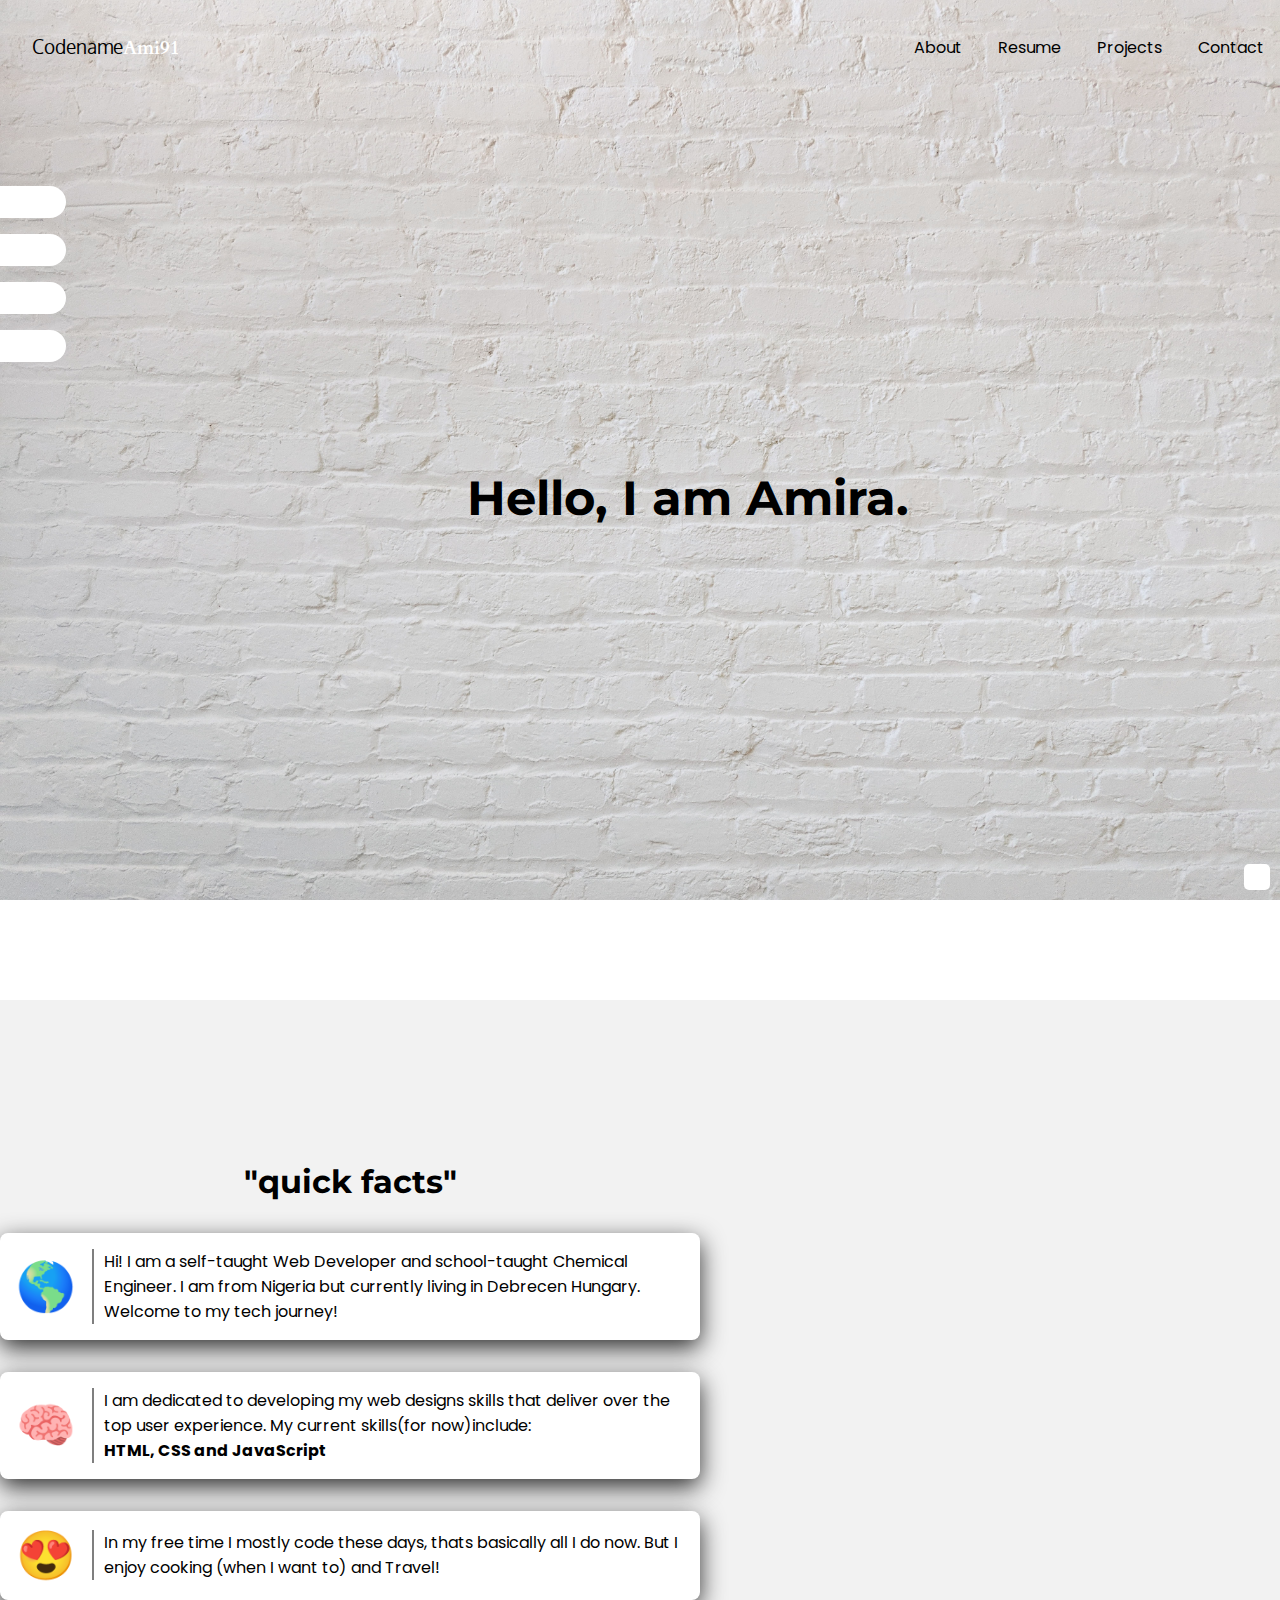
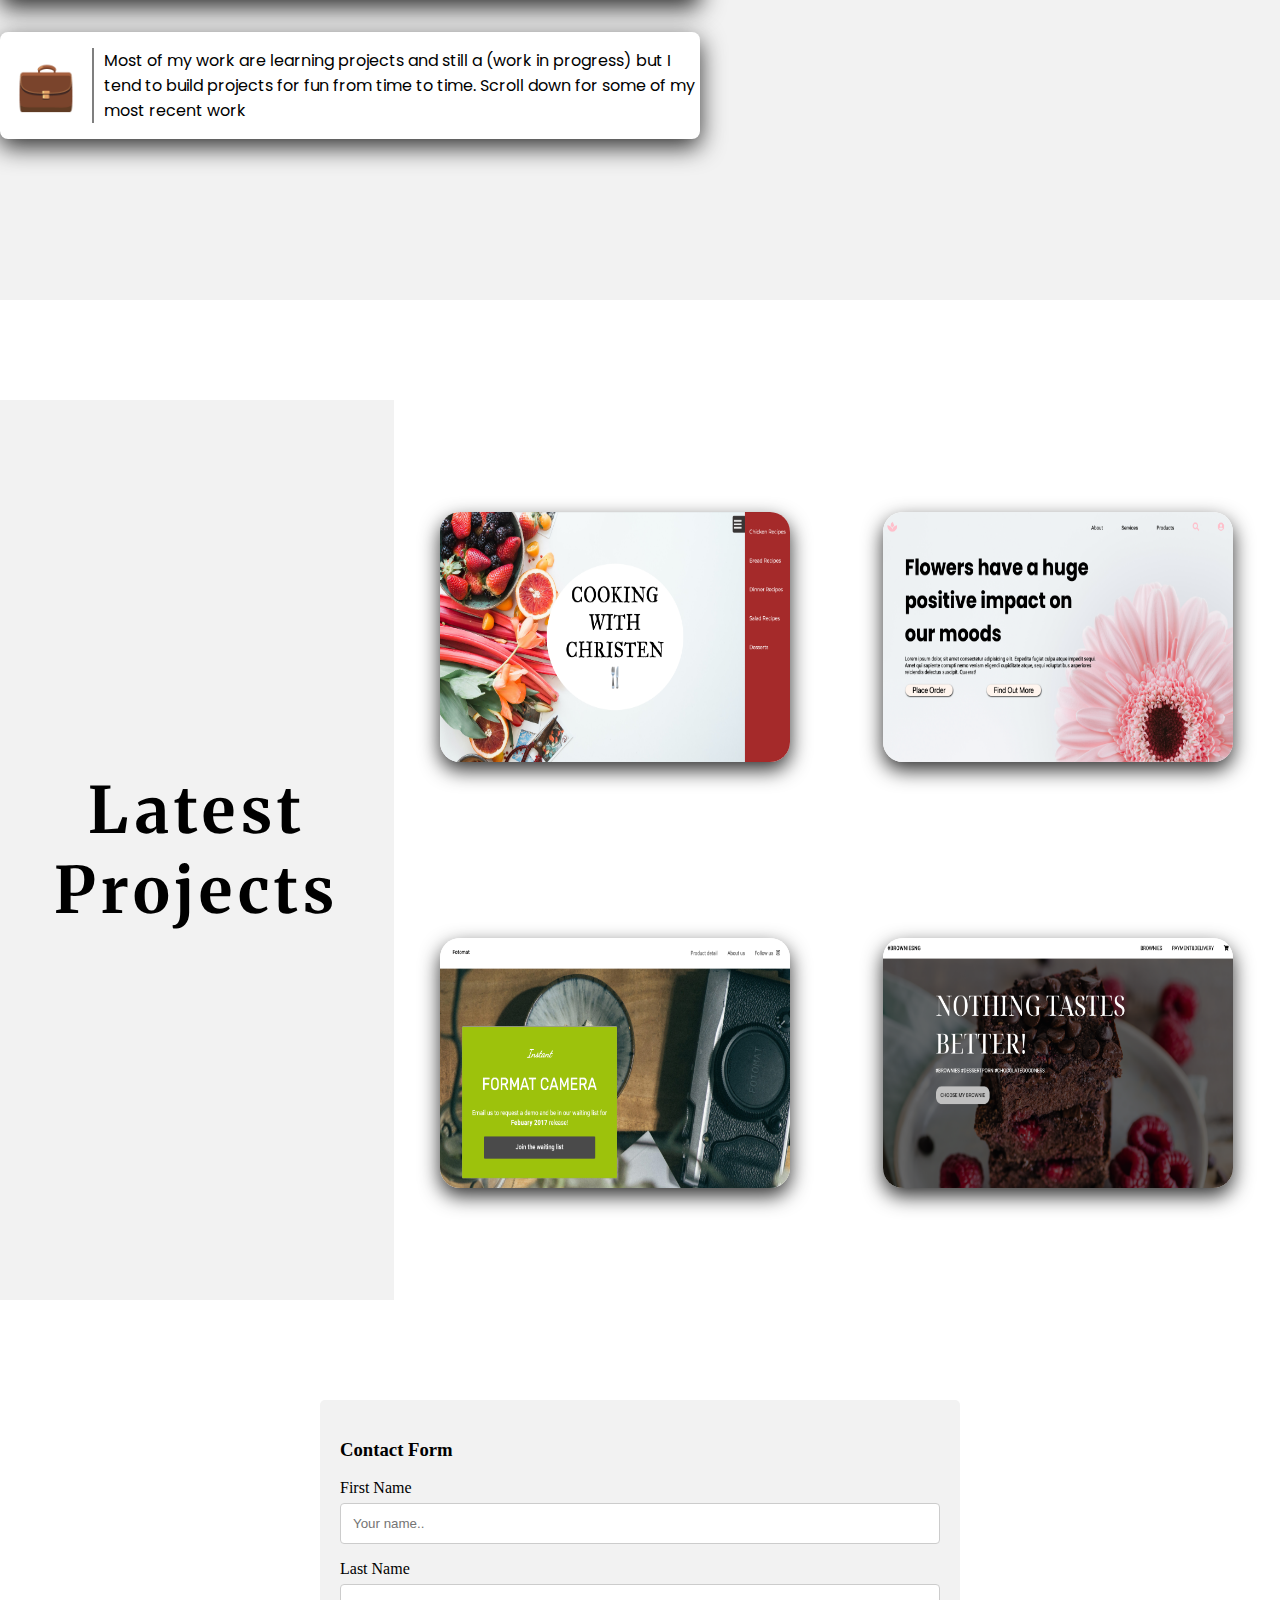
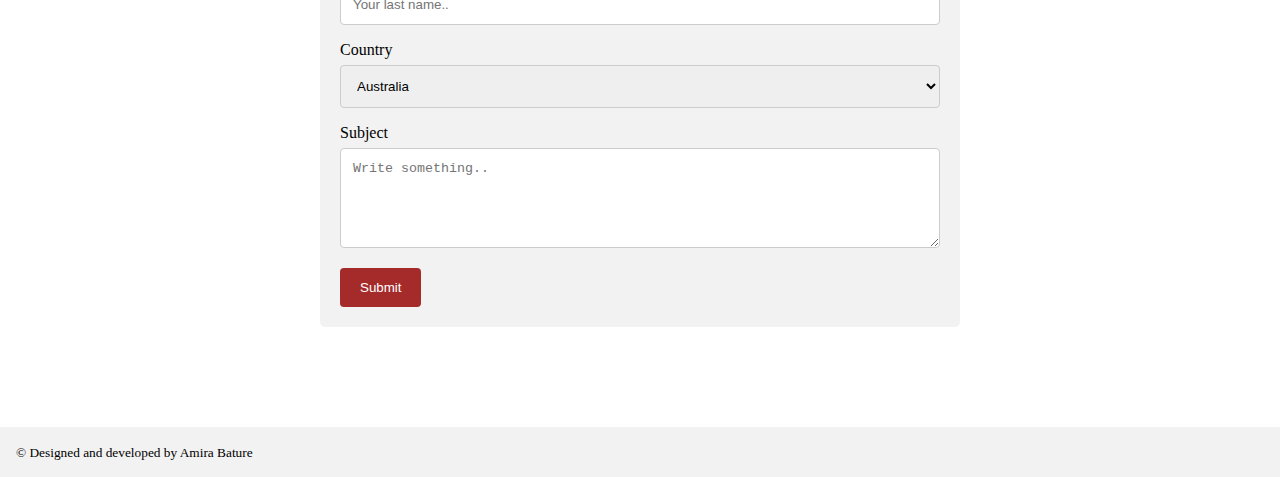
==== index.html @ 0185539a "first commit" ====
<!DOCTYPE html>
<html lang="en">
<head>
    <meta charset="UTF-8">
    <meta http-equiv="X-UA-Compatible" content="IE=edge">
    <meta name="viewport" content="width=device-width, initial-scale=1.0">
    <title>Portfolio</title>
    <link rel="stylesheet" href="./css/style.css">
    <link rel="preconnect" href="https://fonts.googleapis.com"> 
    <link rel="preconnect" href="https://fonts.gstatic.com" crossorigin> 
    <link href="https://fonts.googleapis.com/css2?family=Cardo:wght@400;700&family=Merriweather:wght@400;700&family=Montserrat:wght@300;400;700&family=Oxygen:wght@300;400;700&family=Poppins:wght@300&display=swap" rel="stylesheet">
    <link rel="stylesheet" href="https://use.fontawesome.com/releases/v5.15.4/css/all.css" integrity="sha384-DyZ88mC6Up2uqS4h/KRgHuoeGwBcD4Ng9SiP4dIRy0EXTlnuz47vAwmeGwVChigm" crossorigin="anonymous">
    <script src="script.js"></script>
    <link rel="stylesheet" href="https://cdnjs.cloudflare.com/ajax/libs/animate.css/4.1.1/animate.min.css"/>
</head>
<body>
    <div class="overlay">

        <header>
            <nav>
                <div class="left-nav">
    
                    <div class="icon"><a href="#"><i class="fab fa-github"></i></a></div>
                    <h3 class="name">Codename<span>Ami91</span></h3>
                    
                </div>
                <div class="socials">
                    <a href="#"><i class="fab fa-linkedin-in"></i></a>
                    <a href="#"><i class="fab fa-twitter"></i></a>
                    <a href="#"><i class="fab fa-instagram"></i></a>
                    <a href="mailto:amirahbature45@yahoo.com"><i class="far fa-envelope"></i></a>
                </div>
                <div class="right-nav">
                    <ul>
                        <li><a href="#about">About</a></li>
                        <li><a href="#">Resume</a></li>
                        <li><a href="#projects">Projects<a></li>
                        <li><a href="#contact">Contact</a></li>
                    </ul>
                </div> 
            </nav>
    
            <h1 class="animate__animated animate__fadeIn animate__slow">Hello, I am Amira.</h1>
           
        </header>

    </div>
    
    <button onclick="topFunction()" id="myBtn" title="Go to top"><i class="fas fa-arrow-up"></i></button>

    <!-- about -->

   
    <section class="content-wrap" id="about">

        <div class="text-wrap">
            <h3>"quick facts"</h3>
            <div class="text-box">
                <!-- <h2>"Meet Amira" </h2> -->
                <div class="icon">🌎</i></div>
                <p> Hi! I am a self-taught Web Developer and school-taught Chemical Engineer. I am from Nigeria but currently living in Debrecen Hungary.<br> Welcome to my tech journey!</p>
            </div>

            <div class="text-box">
                <!-- <h2>"Meet Amira" </h2> -->
                <div class="icon">🧠</i></div>
                <p> I am dedicated to developing my web designs skills that deliver over the top user experience. My current skills(for now)include: <br> <strong>HTML, CSS and JavaScript </strong></p>
            </div>
            <div class="text-box">
                <!-- <h2>"Meet Amira" </h>-->
                <div class="icon">😍</div>
                <p>In my free time I mostly code these days, thats basically all I do now. But I enjoy cooking (when I want to) and Travel!</p>
            </div>
            <div class="text-box">
                <!-- <h2>"Meet Amira" </h> -->
                <div class="icon">💼</div>
                <p>Most of my work are learning projects and still a (work in progress) but I tend to build projects for fun from time to time. Scroll down for some of my most recent work</p>
            </div>
            
        </div>
       
        
        <div class="image">
            <img src="./resourses/images/73.Amirah Ibrahim Bature.jpg" alt="">
        </div> 
    
    </section>
  


    <!-- Projects section -->

    <section class="projects" id="projects">
            <h2>Latest Projects</h2>
            <div class="wrapper">
                
            <div class="box">
                <div class="front"> 
                    <img src="./resourses/images/RecipeSite.jpg" alt="">
                </div>
                <div class="back">
                    <h3><a href="http://" target="_blank" rel="noopener noreferrer">RecipeSite</a></h3>
                    <p>I built this project to test my JavaScript knowedge by creating a responsive side navigation bar, I will continue to build more on this as I am just using this to carry out different skills and tricks!</p>
                    
                </div>
            </div>
    
            <div class="box">
                <div class="front">
                    <img src="./resourses/images/Flowershop.jpg" alt="">
                </div>
                <div class="back">
                    <h3><a href="http://" target="_blank" rel="noopener noreferrer">FlowerShop</a></h3>
                    <p>This project was inspired by one of my friends UX design which I used to test my flexbox and transition skills and just free-styled the remaining content on the page.</p>
                    
                </div>
            </div>
            
            <div class="box">
                <div class="front">
                    <img src="./resourses/images/camerastore.jpg" alt="">
                </div>
                <div class="back">
                    <h3><a href="http://" target="_blank" rel="noopener noreferrer">CameraStore</a></h3>
                    <p>Here is one of Codecademy's given projects which I was meant to fix a broken code but decided to create from scratch using the design specs. Still a long way to go!</p>
                    
                </div>
            </div>

            <div class="box">
                <div class="front">
                    <img src="./resourses/images/Screenshot 2021-11-01 at 23.46.34.png" alt="">
                </div>
                <div class="back">
                    <h3><a href="http://" target="_blank" rel="noopener noreferrer">BrownieShop</a></h3>
                    <p>This project was inspired by one of my friends UX design which I used to test my flexbox skills and setting an overlay</p>
                    
                </div>
            </div>
        </div>
    </section>
    
    <!-- Contact form -->

    <div class="container" id="contact">
        <h3>Contact Form</h3>
        <form action="action_page.php">
      
          <label for="fname">First Name</label>
          <input type="text" id="fname" name="firstname" placeholder="Your name..">
      
          <label for="lname">Last Name</label>
          <input type="text" id="lname" name="lastname" placeholder="Your last name..">
      
          <label for="country">Country</label>
          <select id="country" name="country">
            <option value="australia">Australia</option>
            <option value="canada">Canada</option>
            <option value="usa">USA</option>
          </select>
      
          <label for="subject">Subject</label>
          <textarea id="subject" name="subject" placeholder="Write something.." style="height:100px"></textarea>
      
          <input type="submit" value="Submit">
      
        </form>
    </div>
      
    <!-- Footer -->

    <footer>
        <p><small>© Designed and developed by Amira Bature</small></p>
    </footer>
    <script src="script.js"></script>
</body>
</html>
---- css/style.css ----
* {
    box-sizing: border-box;
    /* font-family: 'Cardo', serif;
    font-family: 'Merriweather', serif;
    font-family: 'Montserrat', sans-serif;
    font-family: 'Oxygen', sans-serif;
    font-family: 'Poppins', sans-serif;
    } */
}

body{
    margin: 0;
    background-color: white;
}

a{
    color: black;
    text-decoration: none;
}

/* To set Overlay */
/* .overlay {
    position: relative;
}

.overlay::before {
    content: " ";
    display: block;
    position: absolute;   
    height: 100vh;
    width: 100%;
    background:rgba(0, 0, 0, 0.25);
} */

header{
    height: 100vh;
    max-width: 1400px;
    background-image: url(../resourses/images/joe-woods-4Zaq5xY5M_c-unsplash.jpg);
    background-position: center center;
    background-size: cover;
    display: flex;
    flex-wrap: wrap;
    flex-direction: column;
    
    
}

h1 {
    margin:  auto  0; margin-left: 6rem;
    font-size: 3rem; text-align: center;
    color: black; font-family: 'Montserrat', sans-serif;
}
nav {
    display: flex; justify-content: space-between; align-items: center;
    position: relative;
}

/* left nav */
.left-nav{
    display: inline-flex; justify-content: space-between; align-items: center;
    padding: 1rem;
}

.icon {     
    font-size: 2.2rem;
}

.socials{
    position: absolute;
    top: 170px;
    left: 0px;
}

.socials a{
    padding: 1rem 2rem; padding-left: 100px; margin:  1rem 0; margin-bottom: 10px;
    font-size: 2rem; color: black; text-align: center;
    display: block; background-color: white;
    border-top-right-radius: 50px ; border-bottom-right-radius: 50px ;
    transform: translateX(-50%); transition: transform 800ms ease-in-out 50ms;
}

.socials a:hover{
    transform: translateX(0);
    transition: all 800ms ease-in-out 50ms;
}


/* Name Style */
.name{
 font-family: 'Oxygen', sans-serif;
 font-weight: 400;
 padding-left: 1rem;
}
.name span {
    font-family: 'Cardo', serif;
    font-weight: 700;
    color: white;
}


/* right nav */

.right-nav ul li {
    list-style-type: none;
    display: inline-block;
    padding: 1rem;
    font-family: 'Poppins', sans-serif;
   
}
.right-nav a:hover{
    text-decoration: underline;
    transition: all 100ms ease-in-out 40ms;
}

#myBtn { 
    position: fixed;
    z-index: 2;
    right: 10px;
    bottom: 10px;   
    border: none; 
    color: black; 
    background-color: white;
    padding: 0.8rem;
    border-radius: 5px;
    cursor: pointer;  
    font-size: 1rem;
}

#myBtn:hover {
    color: #555;
}


/* About section */

.content-wrap{
    height: 100vh;
    max-width: 1400px;
    margin-top: 100px;
    background-color:#f2f2f2;
    display: flex;
    justify-content:space-between;
    align-items: center;
}




.image{
    max-width: 50%; margin: 0;
    padding-left: 3rem;
}

.image img{
    min-width: 100%; height: 100vh;
    border-left: 5px solid white;
}
.text-wrap{
    margin: 0;
    display: flex; flex-flow: column wrap; justify-content: center; align-content: space-between;
}
.text-wrap h3{
    margin: 0 auto;
    font-size: 2em;
    color: black; text-align: center; font-family: 'Montserrat', sans-serif;
}
.text-box{
    margin: 0 auto; margin-top: 2rem; max-width: 700px;
    border-radius:  8px; background-color: white;
    height: max-content;
    display: flex; justify-content: space-between; align-items: center;
    -webkit-box-shadow: 0px 8px 24px 0px rgba(0,0,0,0.81); 
    box-shadow: 0px 8px 24px 0px rgba(0,0,0,0.81);
    transition: all 500ms ease-in-out 50ms;
}
.text-box:hover{
    transform: translateX(30px) translateY(-5px) scale(1.05) ;
    -webkit-box-shadow: 5px 5px 8px 5px #000000; 
    box-shadow: 5px 5px 8px 5px #000000;
    cursor: pointer;
}

.text-box .icon {
    
    font-size: 3em;
    padding: 1rem;
}

.text-box p {
    font-family: 'Poppins', sans-serif;
    border-left: 2px solid rgb(0, 0, 0, .5);
    padding-left: 10px;
    line-height: 25px;
}


/* Project */

.projects{
    display: flex; justify-content: center; align-items: center; max-width: 1400px; min-height: 100vh;
    margin-top: 100px; background-color: #f2f2f2;
}
.projects h2 {
    font-size: 4rem; text-align: center;
    padding: 1rem; margin: 0 1rem;
    font-family: 'Merriweather', serif; letter-spacing: 5px; 
    border-radius: 20px; vertical-align: 50px;
}
.wrapper{
    display: flex; flex-flow: row wrap; align-items: center; padding-bottom: 3rem; max-width:100%; min-height: 100vh;
    background-color: white; 
}
.box{
    width: 350px; height: 250px;  margin: 0 auto; margin-top: 3rem;
    
}

.box a{
    font-size: 2em; color: black; font-family: 'Montserrat', sans-serif;
}
.box a:hover{
    text-decoration: underline;
    
}
.box .front,
.box .back{
    position: absolute;
    background-color: white;
    width: 350px; height: 250px;
    -webkit-backface-visibility: hidden;
    backface-visibility: hidden; 
    cursor: pointer;
    border-radius: 20px;
    transition: all .5s ease-in-out 0.2s;
}
.box .back{
    display: flex; justify-content: center; align-items: center;flex-direction: column;
    transform: perspective(800px) rotateX(-180deg);  
}

.box .back p{
    margin: 1rem ; margin: 0 auto; padding: 1em;
    font-family: 'Poppins', sans-serif; text-align: center;
}

.box .front img{
    width: 100%; height: 100%; border-radius: 20px; position: absolute;
    -webkit-box-shadow: 0px 8px 24px 0px rgba(0,0,0,0.81); 
    box-shadow: 0px 8px 20px 0px rgba(0,0,0,0.81);
}

.box:hover .front {
    transform: perspective(800px) rotateX(180deg);
}

.box:hover .back {
    border-radius:20px ; transform: perspective(800px) rotateX(0);
    -webkit-box-shadow: 0px 8px 24px 0px rgba(0,0,0,0.81); 
    box-shadow: 8px -8px 24px 0px rgba(0,0,0,0.81);
    
}

/* Contact form */


input[type=text], select, textarea {
    width: 100%; 
    padding: 12px;  
    border: 1px solid #ccc; 
    border-radius: 4px; 
    margin-top: 6px;
    margin-bottom: 16px;
    resize: vertical 
}
  
 
input[type=submit] {
    background-color: brown;
    color: white;
    padding: 12px 20px;
    border: none;
    border-radius: 4px;
    cursor: pointer;
}
  

input[type=submit]:hover {
    background-color: #45a049;
}
  
  
.container {
    border-radius: 5px;
    background-color: #f2f2f2;
    padding: 20px;
    width: 50%;
    margin: 0 auto;
    margin-top: 100px;
    margin-bottom: 100px;
}
footer{
    height: 50px;
    padding-left: 1rem;
    display: flex;
    justify-content: space-between;
    background-color: brown;
    background-color: #f2f2f2;
}
@media screen and (max-width: 780px) {
    
    nav{
        display: block;
        text-align: center;
    }
    
    .right-nav ul{
        margin: 0;
       border-top: 2px solid grey;
       border-bottom: 2px solid grey;
       display: inline-flex;
       width: 100%;
       justify-content: space-evenly;
    }
    .right-nav ul li{
        padding: 1rem;
        margin: 0;
    }
    h1{
        margin-left: 49px;
    }
    .socials a{
        transform: translateX(0%);
        padding: 1rem;
        background-color: transparent;
    }
    .socials a:hover{
        transform: hidden;
        color: #D99923;
        transform: scale(1.2);
    }

    .image{
        display: none;
    }
    .text{
        width: 100%;
        background-color: transparent;
        margin: auto 0;
        text-align: center;
    }



    .text-box:hover{
        transform: none;
    }

   .socials{
       display: none;
   }

   .projects{
       display: block;
   }

   .container{
    width: 100%;
   }
}
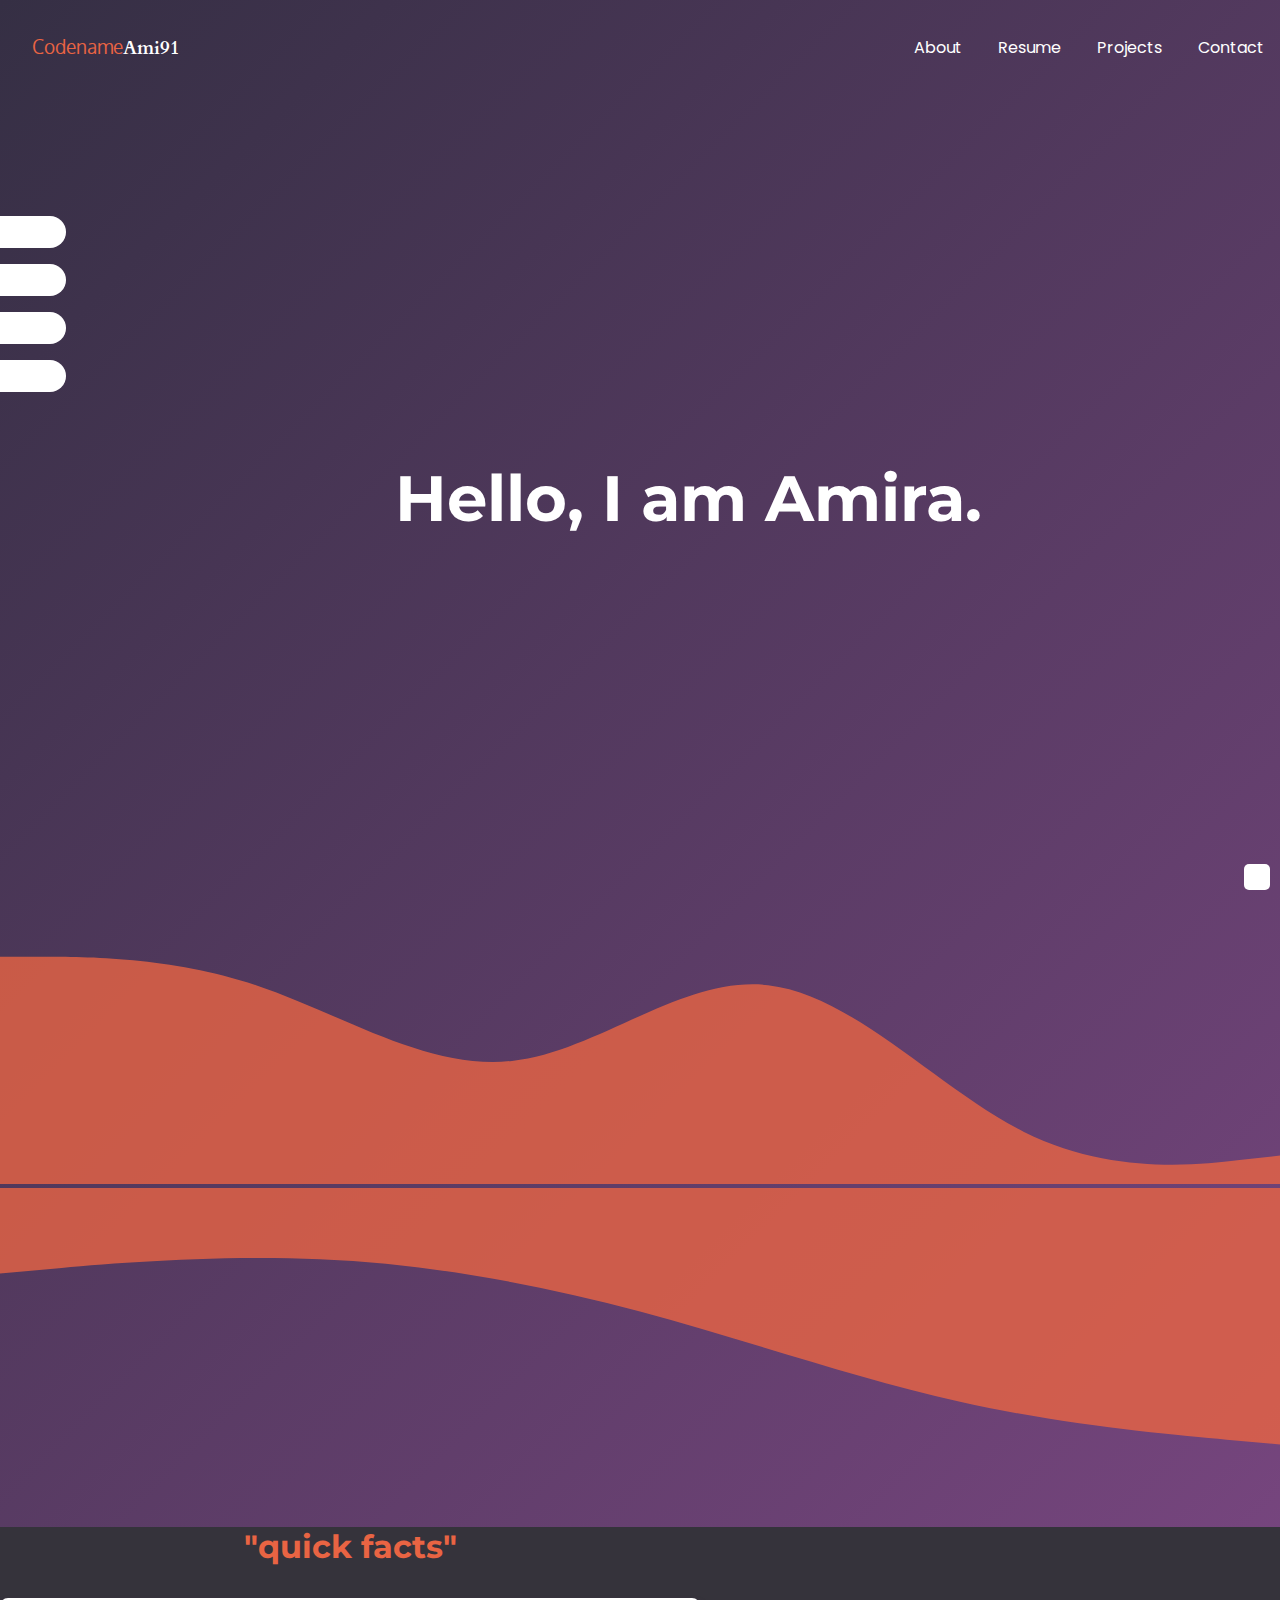
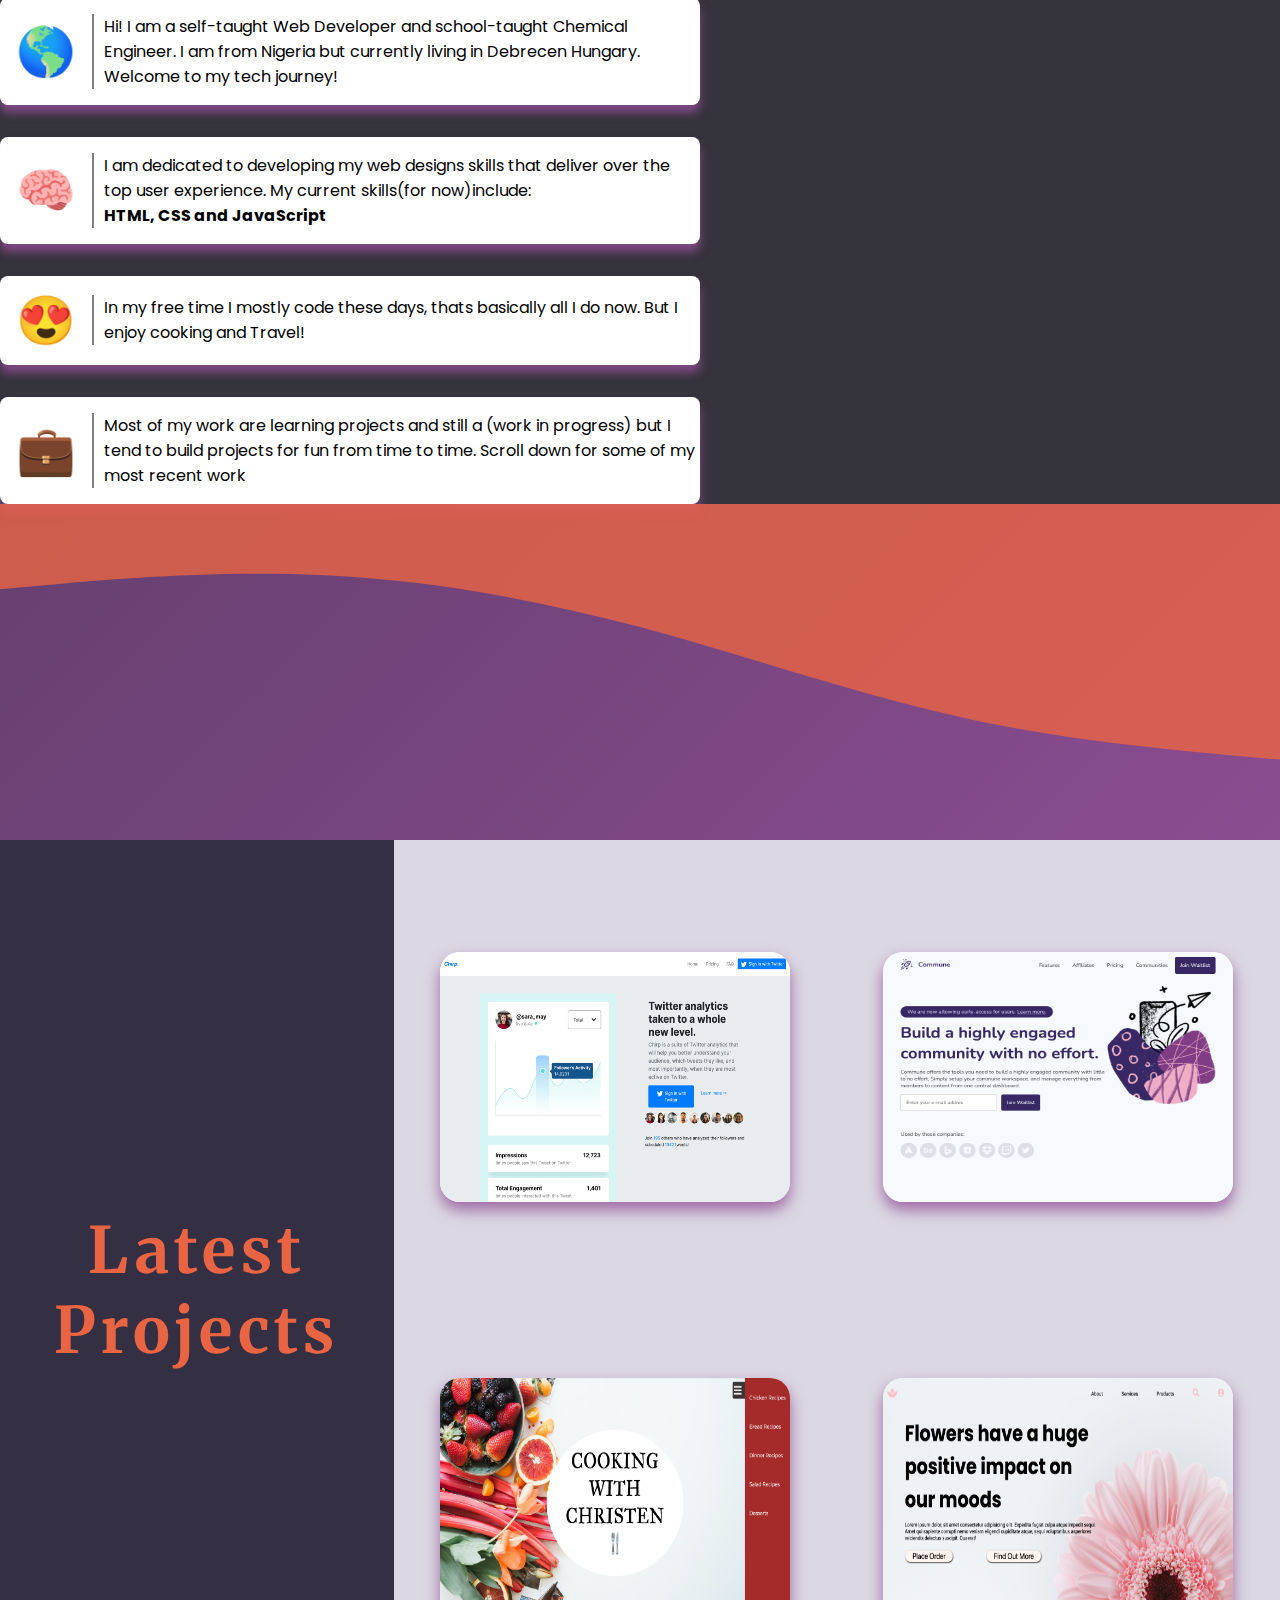
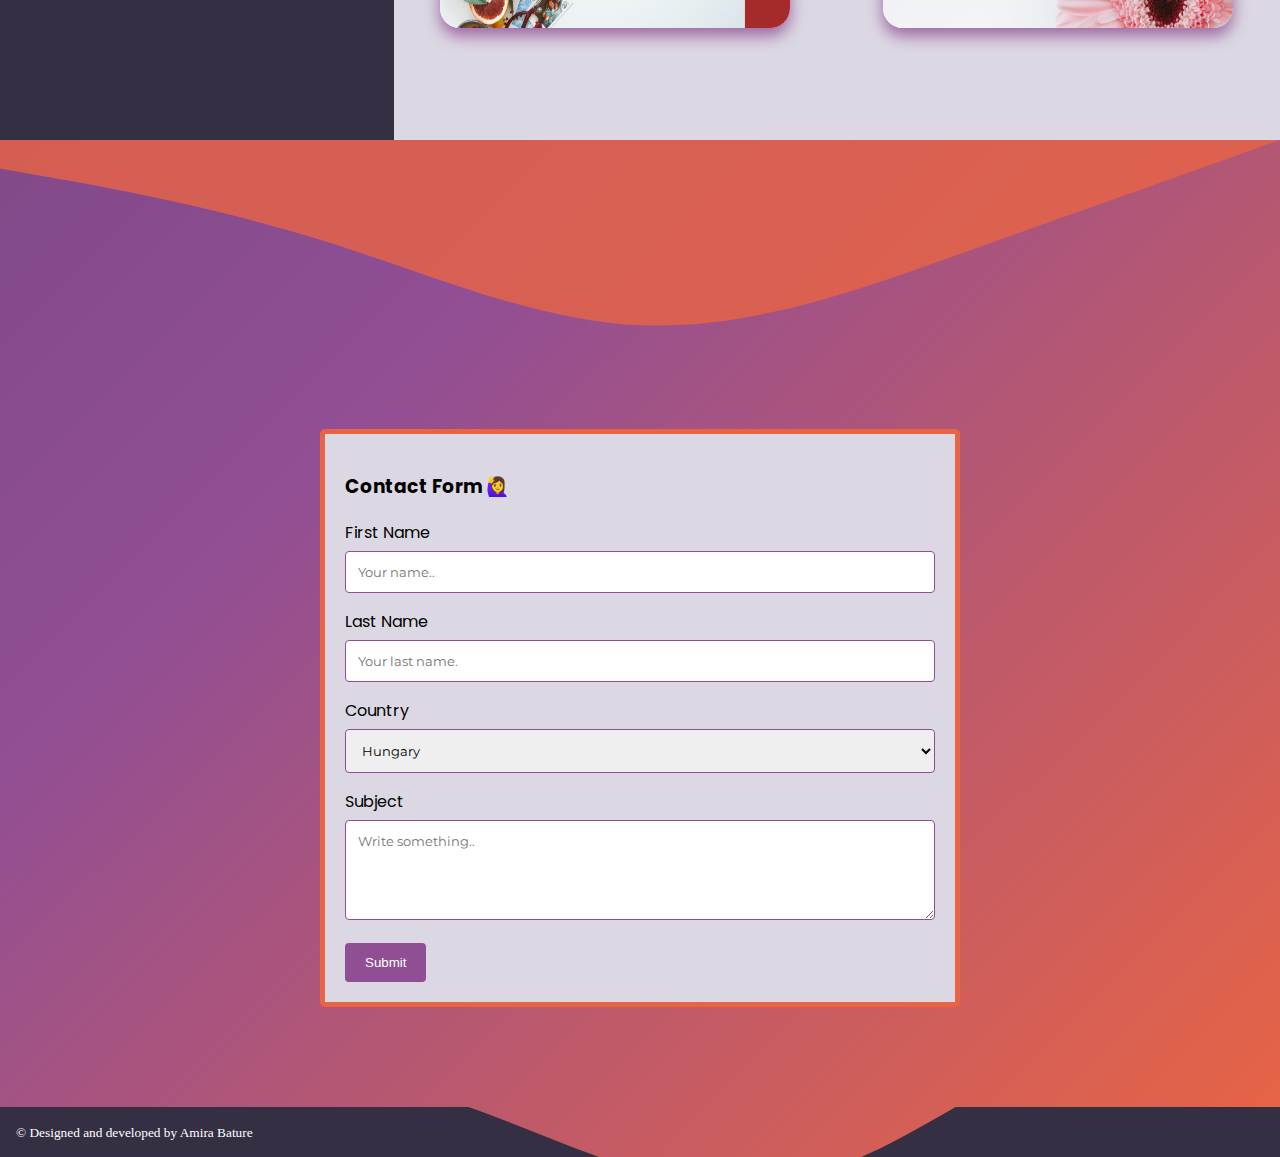
==== commit 3de9610b: "Updated portfolio" ====
--- a/index.html
+++ b/index.html
@@ -19,16 +19,15 @@
         <header>
             <nav>
                 <div class="left-nav">
-    
                     <div class="icon"><a href="#"><i class="fab fa-github"></i></a></div>
                     <h3 class="name">Codename<span>Ami91</span></h3>
                     
                 </div>
                 <div class="socials">
-                    <a href="#"><i class="fab fa-linkedin-in"></i></a>
+                    <a href="https://www.linkedin.com/in/amirah-bature/" target="_blank"><i class="fab fa-linkedin-in"></i></a>
                     <a href="#"><i class="fab fa-twitter"></i></a>
-                    <a href="#"><i class="fab fa-instagram"></i></a>
-                    <a href="mailto:amirahbature45@yahoo.com"><i class="far fa-envelope"></i></a>
+                    <a href="https://www.instagram.com/batureamira/" target="_blank"><i class="fab fa-instagram"></i></a>
+                    <a href="mailto:amirahbature45@yahoo.com" ><i class="far fa-envelope"></i></a>
                 </div>
                 <div class="right-nav">
                     <ul>
@@ -45,12 +44,17 @@
         </header>
 
     </div>
+
     
     <button onclick="topFunction()" id="myBtn" title="Go to top"><i class="fas fa-arrow-up"></i></button>
 
     <!-- about -->
-
-   
+    
+    <div class="wave">
+        <img src="./resourses/images/wave.svg" alt="">
+        <img src="./resourses/images/wave-project.svg" alt="">
+    </div>
+    
     <section class="content-wrap" id="about">
 
         <div class="text-wrap">
@@ -69,7 +73,7 @@
             <div class="text-box">
                 <!-- <h2>"Meet Amira" </h>-->
                 <div class="icon">😍</div>
-                <p>In my free time I mostly code these days, thats basically all I do now. But I enjoy cooking (when I want to) and Travel!</p>
+                <p>In my free time I mostly code these days, thats basically all I do now. But I enjoy cooking and Travel!</p>
             </div>
             <div class="text-box">
                 <!-- <h2>"Meet Amira" </h> -->
@@ -86,77 +90,88 @@
     
     </section>
   
-
-
+   
+   <div class="wave">
+    <img src="./resourses/images/wave-project.svg" alt="">
+</div>
     <!-- Projects section -->
 
     <section class="projects" id="projects">
             <h2>Latest Projects</h2>
             <div class="wrapper">
+
+                <div class="box">
+                    <div class="front">
+                        <img src="./resourses/images/chirp.png" alt="">
+                    </div>
+                    <div class="back">
+                        <h3><a href="https://codenameami91.github.io/Chirp/" target="_blank" rel="noopener noreferrer">Chirp</a></h3>
+                        <p>This is a one page responsive web-page twitter analytic mock up using Bootstrap to practice layouts, flex/grid and scrollable components.</p>
                 
-            <div class="box">
-                <div class="front"> 
-                    <img src="./resourses/images/RecipeSite.jpg" alt="">
+                    </div>
                 </div>
-                <div class="back">
-                    <h3><a href="http://" target="_blank" rel="noopener noreferrer">RecipeSite</a></h3>
-                    <p>I built this project to test my JavaScript knowedge by creating a responsive side navigation bar, I will continue to build more on this as I am just using this to carry out different skills and tricks!</p>
-                    
+    
+                <div class="box">
+                    <div class="front">
+                        <img src="./resourses/images/commune-waitlist.png" alt="">
+                    </div>
+                    <div class="back">
+                        <h3><a href="https://codenameami91.github.io/Commune-Waitlist/" target="_blank" rel="noopener noreferrer">Waitlist</a></h3>
+                        <p>This is simple responsive landing page project to join a community waiting list. Inspired by Codewell to test my flebox and css skills.</p>
+                        
+                    </div>
                 </div>
-            </div>
-    
-            <div class="box">
-                <div class="front">
-                    <img src="./resourses/images/Flowershop.jpg" alt="">
+                
+                <div class="box">
+                    <div class="front"> 
+                        <img src="./resourses/images/RecipeSite.jpg" alt="">
+                    </div>
+                    <div class="back">
+                        <h3><a href="http://" target="_blank" rel="noopener noreferrer">RecipeSite</a></h3>
+                        <p>I built this project to test my JavaScript knowedge by creating a responsive side navigation bar, I will continue to build more on this as I am just using this to carry out different skills and tricks!</p>
+                        
+                    </div>
                 </div>
-                <div class="back">
-                    <h3><a href="http://" target="_blank" rel="noopener noreferrer">FlowerShop</a></h3>
-                    <p>This project was inspired by one of my friends UX design which I used to test my flexbox and transition skills and just free-styled the remaining content on the page.</p>
-                    
+        
+                <div class="box">
+                    <div class="front">
+                        <img src="./resourses/images/Flowershop.jpg" alt="">
+                    </div>
+                    <div class="back">
+                        <h3><a href="http://" target="_blank" rel="noopener noreferrer">FlowerShop</a></h3>
+                        <p>This project was inspired by one of my friends UX design which I used to test my flexbox and transition skills and just free-styled the remaining content on the page.</p>
+                        
+                    </div>
                 </div>
-            </div>
             
-            <div class="box">
-                <div class="front">
-                    <img src="./resourses/images/camerastore.jpg" alt="">
-                </div>
-                <div class="back">
-                    <h3><a href="http://" target="_blank" rel="noopener noreferrer">CameraStore</a></h3>
-                    <p>Here is one of Codecademy's given projects which I was meant to fix a broken code but decided to create from scratch using the design specs. Still a long way to go!</p>
-                    
-                </div>
-            </div>
-
-            <div class="box">
-                <div class="front">
-                    <img src="./resourses/images/Screenshot 2021-11-01 at 23.46.34.png" alt="">
-                </div>
-                <div class="back">
-                    <h3><a href="http://" target="_blank" rel="noopener noreferrer">BrownieShop</a></h3>
-                    <p>This project was inspired by one of my friends UX design which I used to test my flexbox skills and setting an overlay</p>
-                    
-                </div>
-            </div>
+           
         </div>
     </section>
+
+    <div class="wave">
+        <img src="./resourses/images/wave-container.svg" alt="">
+    </div>
     
     <!-- Contact form -->
 
     <div class="container" id="contact">
-        <h3>Contact Form</h3>
+
+        <h3>Contact Form 🙋‍♀️</h3>
         <form action="action_page.php">
       
           <label for="fname">First Name</label>
           <input type="text" id="fname" name="firstname" placeholder="Your name..">
       
           <label for="lname">Last Name</label>
-          <input type="text" id="lname" name="lastname" placeholder="Your last name..">
+          <input type="text" id="lname" name="lastname" placeholder="Your last name.">
       
           <label for="country">Country</label>
           <select id="country" name="country">
-            <option value="australia">Australia</option>
-            <option value="canada">Canada</option>
+            <option value="australia">Hungary</option>
+            <option value="canada">Nigeria</option>
             <option value="usa">USA</option>
+            <option value="usa">Canada</option>
+            <option value="usa">Australia</option>
           </select>
       
           <label for="subject">Subject</label>
--- a/css/style.css
+++ b/css/style.css
@@ -1,43 +1,38 @@
+
+
+@keyframes bg-pan-bottom{0%{background-position:50% 0}100%{background-position:50% 100%}}
+
 * {
     box-sizing: border-box;
-    /* font-family: 'Cardo', serif;
-    font-family: 'Merriweather', serif;
-    font-family: 'Montserrat', sans-serif;
-    font-family: 'Oxygen', sans-serif;
-    font-family: 'Poppins', sans-serif;
-    } */
+}
+
+html {
+    scroll-behavior: smooth;
 }
 
 body{
     margin: 0;
-    background-color: white;
+    /* background-color: #2a2a38; */
+    background: #352F44;
+    background: -moz-linear-gradient(-45deg, #352F44 0%, #904E95 70%, #E96443 100%);
+    background: -webkit-linear-gradient(-45deg, #352F44 0%, #904E95 70%, #E96443 100%);
+    background: linear-gradient(135deg, #352F44 0%, #904E95 70%, #E96443 100%);
+    animation:bg-pan-bottom 8s both;
 }
 
 a{
-    color: black;
+    color: white;
     text-decoration: none;
 }
 
-/* To set Overlay */
-/* .overlay {
-    position: relative;
-}
-
-.overlay::before {
-    content: " ";
-    display: block;
-    position: absolute;   
-    height: 100vh;
-    width: 100%;
-    background:rgba(0, 0, 0, 0.25);
-} */
 
 header{
     height: 100vh;
-    max-width: 1400px;
-    background-image: url(../resourses/images/joe-woods-4Zaq5xY5M_c-unsplash.jpg);
-    background-position: center center;
-    background-size: cover;
+    width: 100vw;
+    /* background-image: url(../resourses/images/blob_6-7-99750.svg);
+    background-size: contain;
+    background-position: center;
+    background-repeat:no-repeat ; */
     display: flex;
     flex-wrap: wrap;
     flex-direction: column;
@@ -46,9 +41,9 @@
 }
 
 h1 {
-    margin:  auto  0; margin-left: 6rem;
-    font-size: 3rem; text-align: center;
-    color: black; font-family: 'Montserrat', sans-serif;
+    margin: auto 0 ; margin-left: 6rem;
+    font-size: 4rem; text-align: center;
+    color: white; font-family: 'Montserrat', sans-serif;
 }
 nav {
     display: flex; justify-content: space-between; align-items: center;
@@ -67,13 +62,13 @@
 
 .socials{
     position: absolute;
-    top: 170px;
+    top: 200px;
     left: 0px;
 }
 
 .socials a{
     padding: 1rem 2rem; padding-left: 100px; margin:  1rem 0; margin-bottom: 10px;
-    font-size: 2rem; color: black; text-align: center;
+    font-size: 2rem; color:#352f44; text-align: center;
     display: block; background-color: white;
     border-top-right-radius: 50px ; border-bottom-right-radius: 50px ;
     transform: translateX(-50%); transition: transform 800ms ease-in-out 50ms;
@@ -90,6 +85,7 @@
  font-family: 'Oxygen', sans-serif;
  font-weight: 400;
  padding-left: 1rem;
+ color: #e96443;
 }
 .name span {
     font-family: 'Cardo', serif;
@@ -134,49 +130,49 @@
 /* About section */
 
 .content-wrap{
-    height: 100vh;
-    max-width: 1400px;
-    margin-top: 100px;
-    background-color:#f2f2f2;
+    height: auto;
+    max-width: 100%;
+    margin-top: 50px;
+    background-color:#35333b;
     display: flex;
     justify-content:space-between;
     align-items: center;
 }
 
 
-
-
 .image{
-    max-width: 50%; margin: 0;
+    max-width: 50%; max-height: 100%; margin: 0;
     padding-left: 3rem;
 }
 
 .image img{
-    min-width: 100%; height: 100vh;
+    max-width: 100%; height: auto;
     border-left: 5px solid white;
 }
 .text-wrap{
+    min-width: 50%;
     margin: 0;
     display: flex; flex-flow: column wrap; justify-content: center; align-content: space-between;
+
 }
 .text-wrap h3{
     margin: 0 auto;
     font-size: 2em;
-    color: black; text-align: center; font-family: 'Montserrat', sans-serif;
+    color: #e96443; text-align: center; font-family: 'Montserrat', sans-serif;
 }
 .text-box{
     margin: 0 auto; margin-top: 2rem; max-width: 700px;
     border-radius:  8px; background-color: white;
     height: max-content;
     display: flex; justify-content: space-between; align-items: center;
-    -webkit-box-shadow: 0px 8px 24px 0px rgba(0,0,0,0.81); 
-    box-shadow: 0px 8px 24px 0px rgba(0,0,0,0.81);
+    -webkit-box-shadow: 0px 8px 10px 0px rgba(144, 78, 149, 0.81); 
+    box-shadow: 0px 8px 10px 0px rgba(144, 78, 149, 0.81);
     transition: all 500ms ease-in-out 50ms;
 }
 .text-box:hover{
     transform: translateX(30px) translateY(-5px) scale(1.05) ;
-    -webkit-box-shadow: 5px 5px 8px 5px #000000; 
-    box-shadow: 5px 5px 8px 5px #000000;
+    -webkit-box-shadow: 5px 5px 10px 5px rgb(233, 100, 67); 
+    box-shadow: 5px 5px 10px 5px rgb(233, 100, 67);
     cursor: pointer;
 }
 
@@ -197,8 +193,9 @@
 /* Project */
 
 .projects{
-    display: flex; justify-content: center; align-items: center; max-width: 1400px; min-height: 100vh;
-    margin-top: 100px; background-color: #f2f2f2;
+    display: flex; justify-content: center; align-items: center; max-width: 100%; min-height: 100vh; margin-top: 3rem;
+    background-color: #352f44; color: #e96443; 
+    
 }
 .projects h2 {
     font-size: 4rem; text-align: center;
@@ -208,7 +205,7 @@
 }
 .wrapper{
     display: flex; flex-flow: row wrap; align-items: center; padding-bottom: 3rem; max-width:100%; min-height: 100vh;
-    background-color: white; 
+    background-color: #dbd8e3; 
 }
 .box{
     width: 350px; height: 250px;  margin: 0 auto; margin-top: 3rem;
@@ -241,12 +238,13 @@
 .box .back p{
     margin: 1rem ; margin: 0 auto; padding: 1em;
     font-family: 'Poppins', sans-serif; text-align: center;
+    color: black;
 }
 
 .box .front img{
     width: 100%; height: 100%; border-radius: 20px; position: absolute;
-    -webkit-box-shadow: 0px 8px 24px 0px rgba(0,0,0,0.81); 
-    box-shadow: 0px 8px 20px 0px rgba(0,0,0,0.81);
+    -webkit-box-shadow: 0px 8px 15px 0px rgba(144, 78, 149, 0.81); 
+    box-shadow: 0px 8px 15px 0px rgba(144, 78, 149, 0.81);
 }
 
 .box:hover .front {
@@ -255,8 +253,8 @@
 
 .box:hover .back {
     border-radius:20px ; transform: perspective(800px) rotateX(0);
-    -webkit-box-shadow: 0px 8px 24px 0px rgba(0,0,0,0.81); 
-    box-shadow: 8px -8px 24px 0px rgba(0,0,0,0.81);
+    -webkit-box-shadow: 0px 8px 15px 0px rgba(144, 78, 149, 0.81); 
+    box-shadow: 8px -8px 15px 0px rgba(144, 78, 149, 0.81);
     
 }
 
@@ -266,7 +264,8 @@
 input[type=text], select, textarea {
     width: 100%; 
     padding: 12px;  
-    border: 1px solid #ccc; 
+    border: 1px solid #904e95; 
+    font-family: 'Montserrat', sans-serif;
     border-radius: 4px; 
     margin-top: 6px;
     margin-bottom: 16px;
@@ -275,7 +274,7 @@
   
  
 input[type=submit] {
-    background-color: brown;
+    background-color: #904e95;
     color: white;
     padding: 12px 20px;
     border: none;
@@ -285,26 +284,31 @@
   
 
 input[type=submit]:hover {
-    background-color: #45a049;
+    background-color: #e96443;
 }
   
   
 .container {
     border-radius: 5px;
-    background-color: #f2f2f2;
+    border: 5px solid #e96443;
+    background-color: #dbd8e3;
     padding: 20px;
     width: 50%;
     margin: 0 auto;
-    margin-top: 100px;
     margin-bottom: 100px;
+    font-family: 'Poppins', sans-serif; 
 }
 footer{
+    background-image:url(../resourses/images/wave-footer.svg);
+    background-size: cover;
+    background-position: center ;
+    background-repeat: no-repeat;
+    color: white;
     height: 50px;
     padding-left: 1rem;
     display: flex;
     justify-content: space-between;
-    background-color: brown;
-    background-color: #f2f2f2;
+    
 }
 @media screen and (max-width: 780px) {
     
@@ -318,11 +322,12 @@
        border-top: 2px solid grey;
        border-bottom: 2px solid grey;
        display: inline-flex;
+       justify-content: center;
        width: 100%;
-       justify-content: space-evenly;
+       
     }
     .right-nav ul li{
-        padding: 1rem;
+        padding-top: 1rem;
         margin: 0;
     }
     h1{
@@ -338,7 +343,9 @@
         color: #D99923;
         transform: scale(1.2);
     }
-
+    .text-wrap{
+        margin: 0 auto;
+    }
     .image{
         display: none;
     }
@@ -348,9 +355,6 @@
         margin: auto 0;
         text-align: center;
     }
-
-
-
     .text-box:hover{
         transform: none;
     }
@@ -366,4 +370,25 @@
    .container{
     width: 100%;
    }
-}
+
+}
+
+@media screen and (min-width: 300px) and (max-width: 425px) {
+    
+
+    body{
+        max-width: 100%;
+        margin: 0 auto;
+    }
+   
+    
+    .right-nav ul{
+        max-width: 100%;
+        padding:0 ;
+    }
+
+    .right-nav ul li{
+        padding-left: 1rem;
+    }
+    
+}
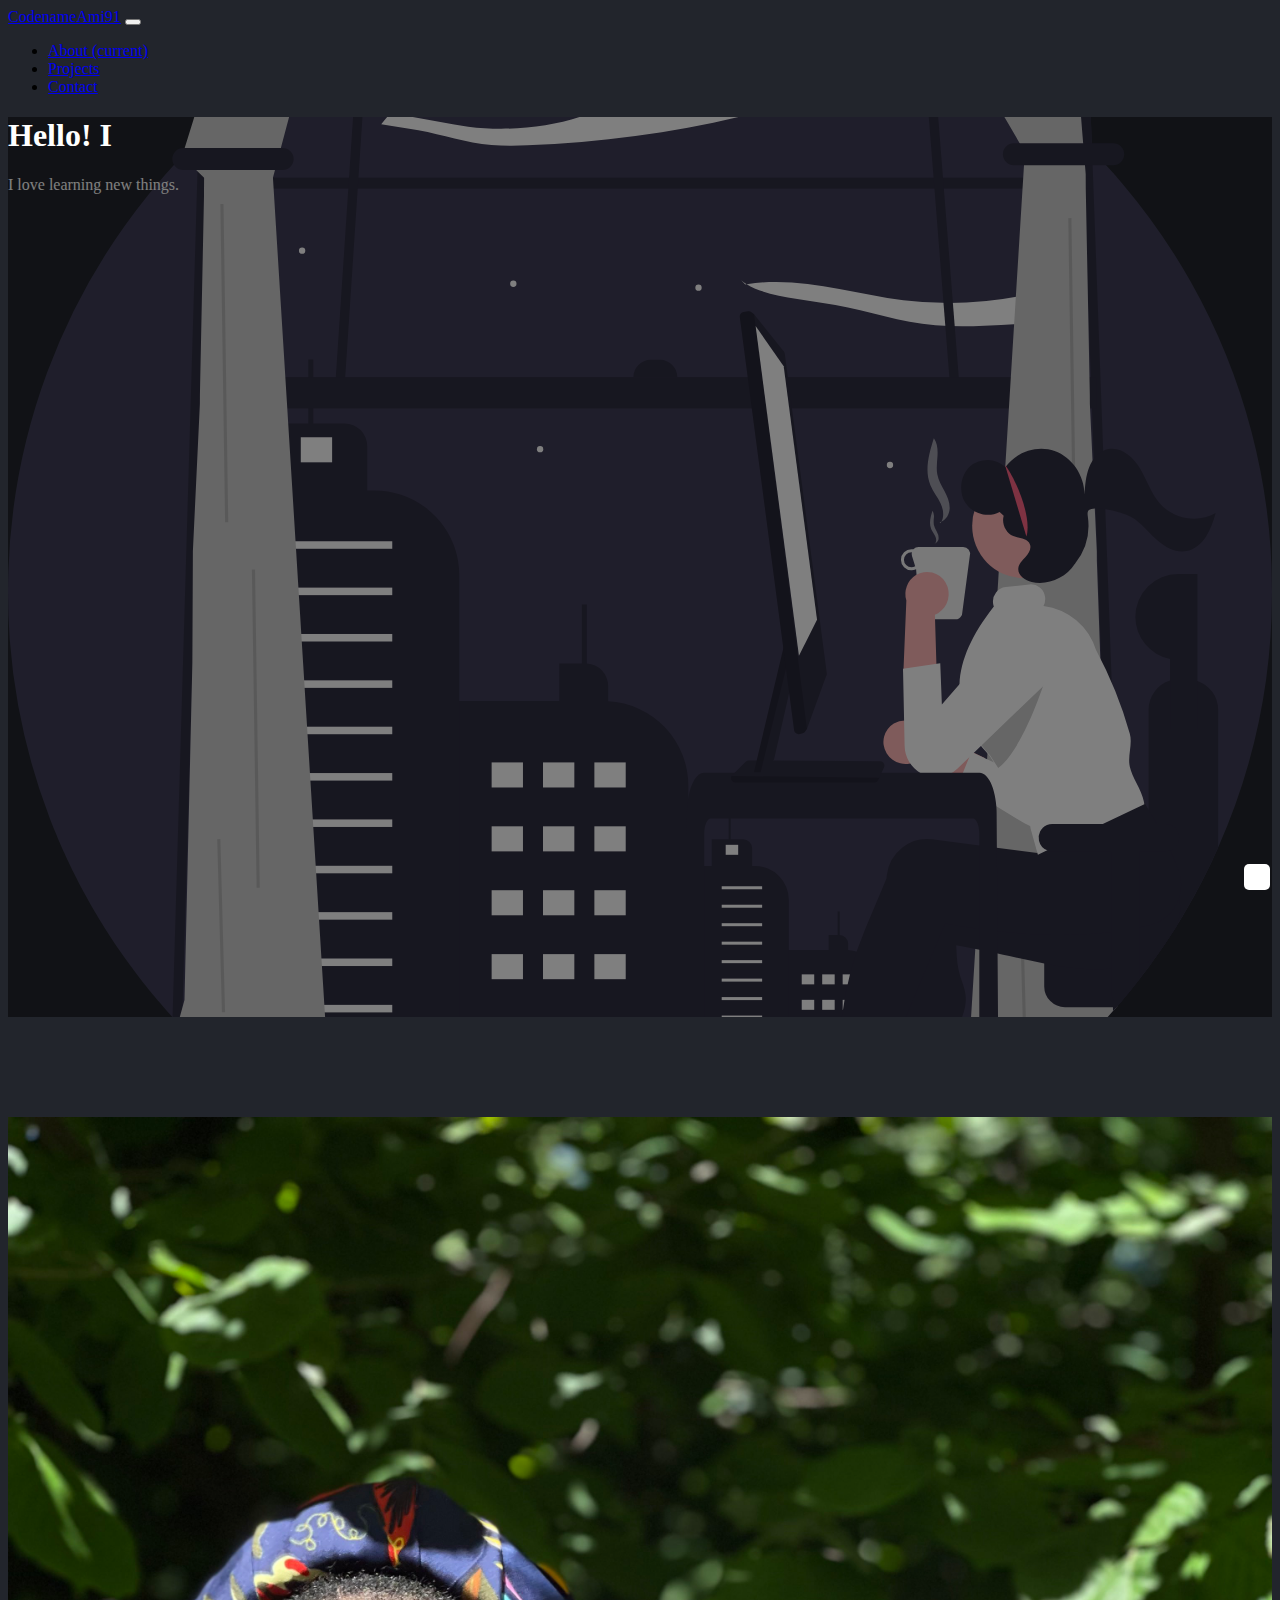
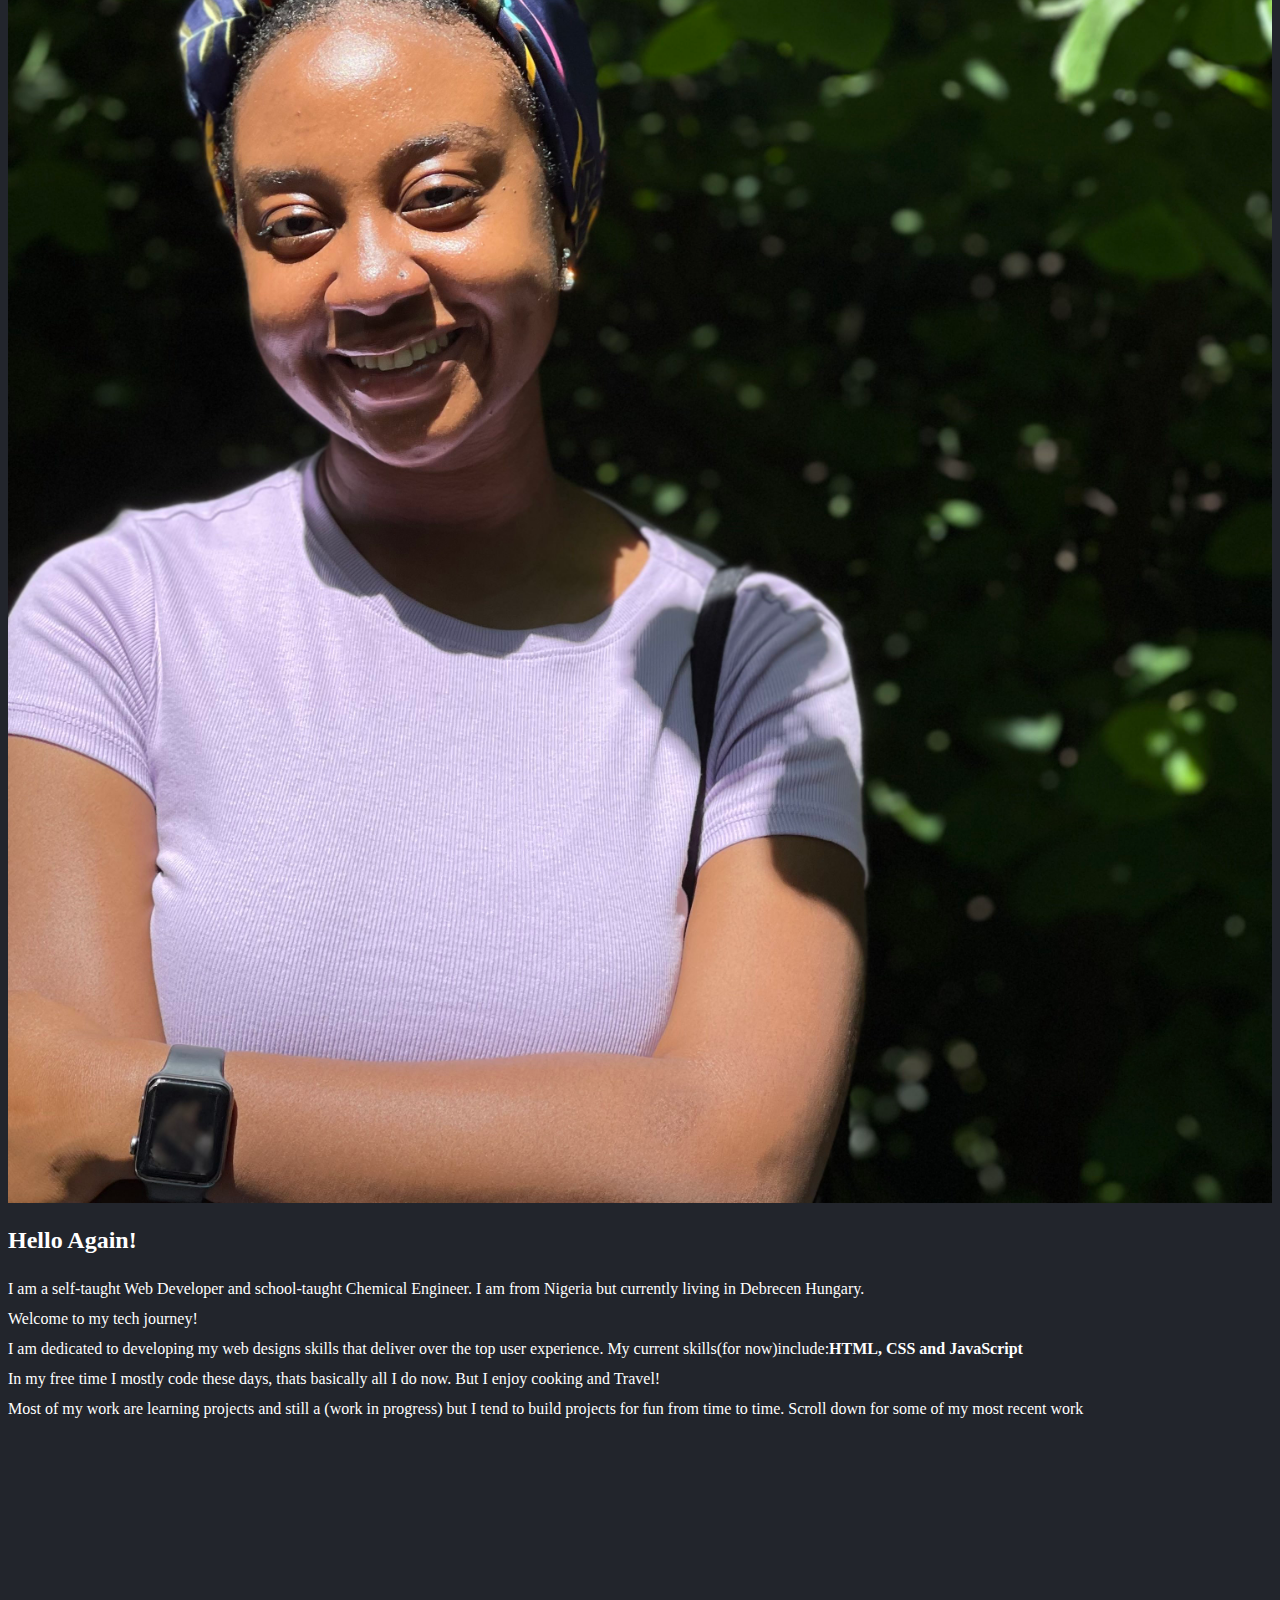
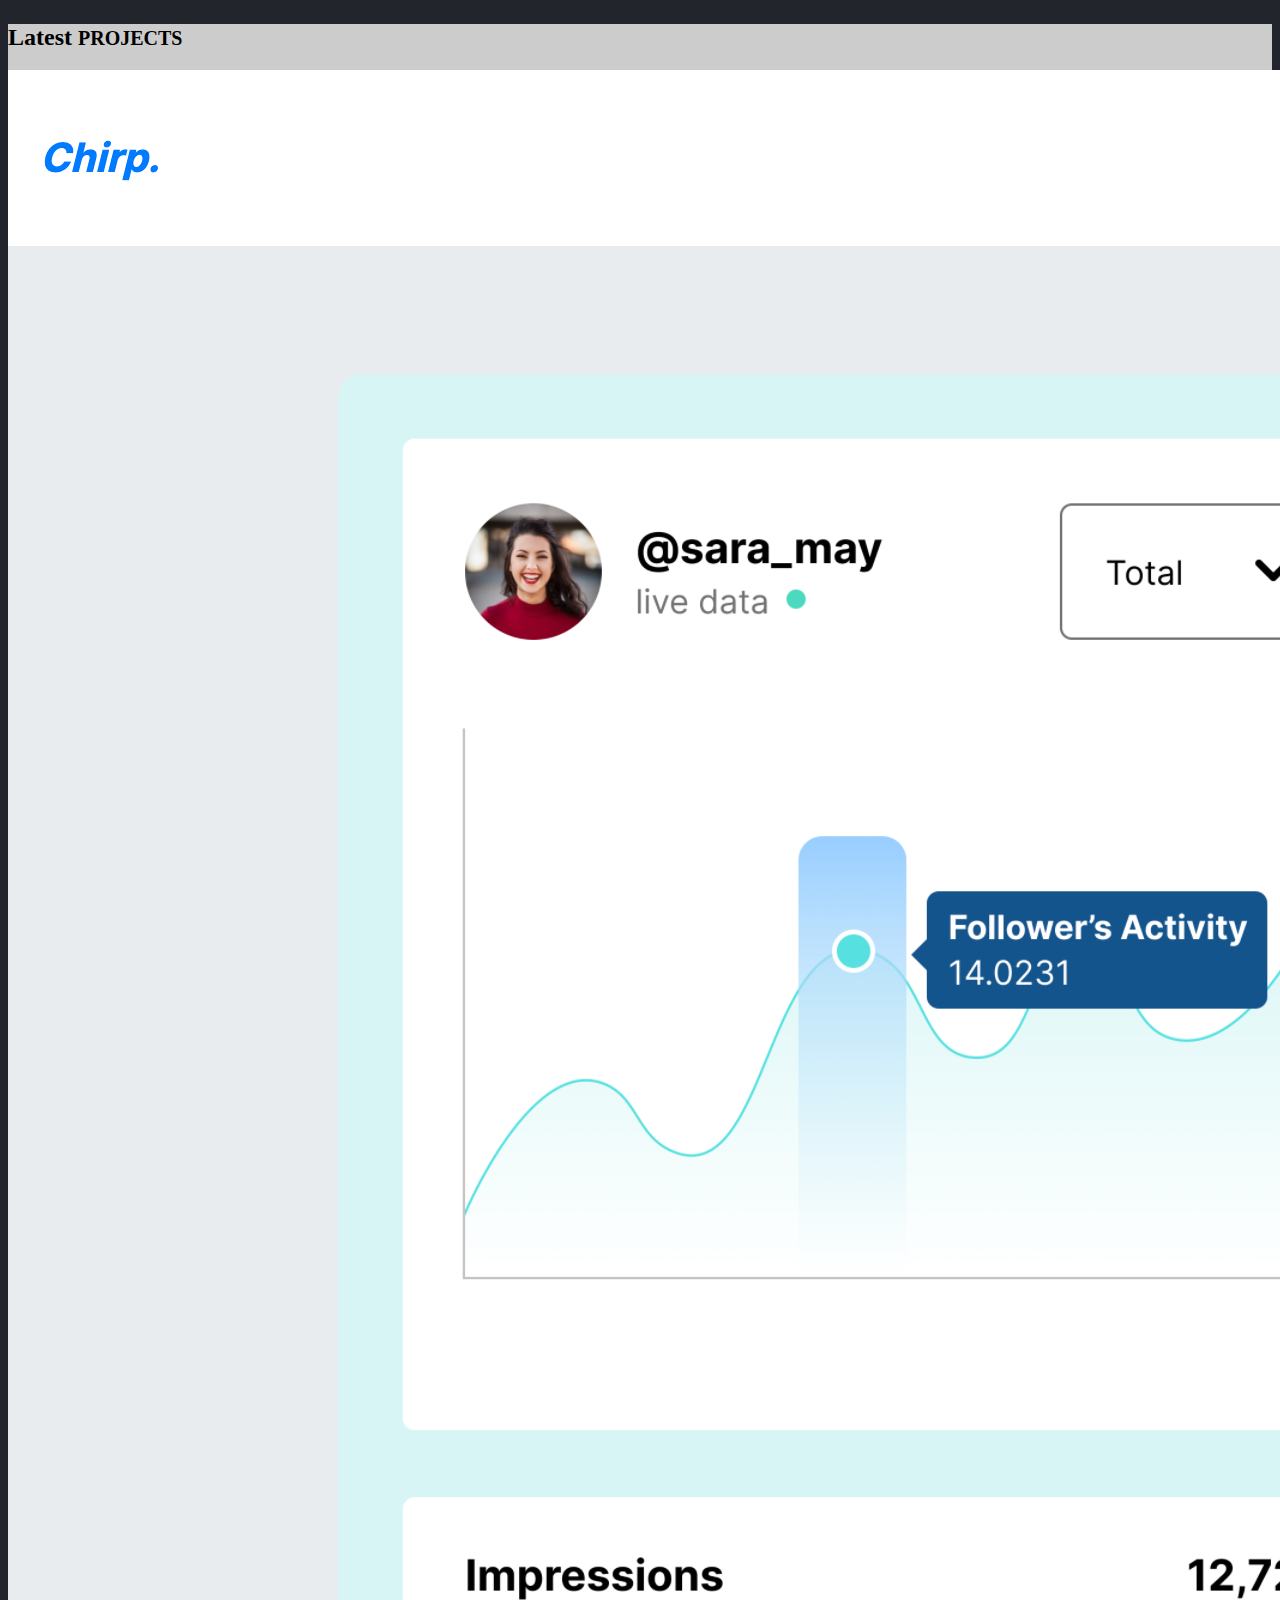
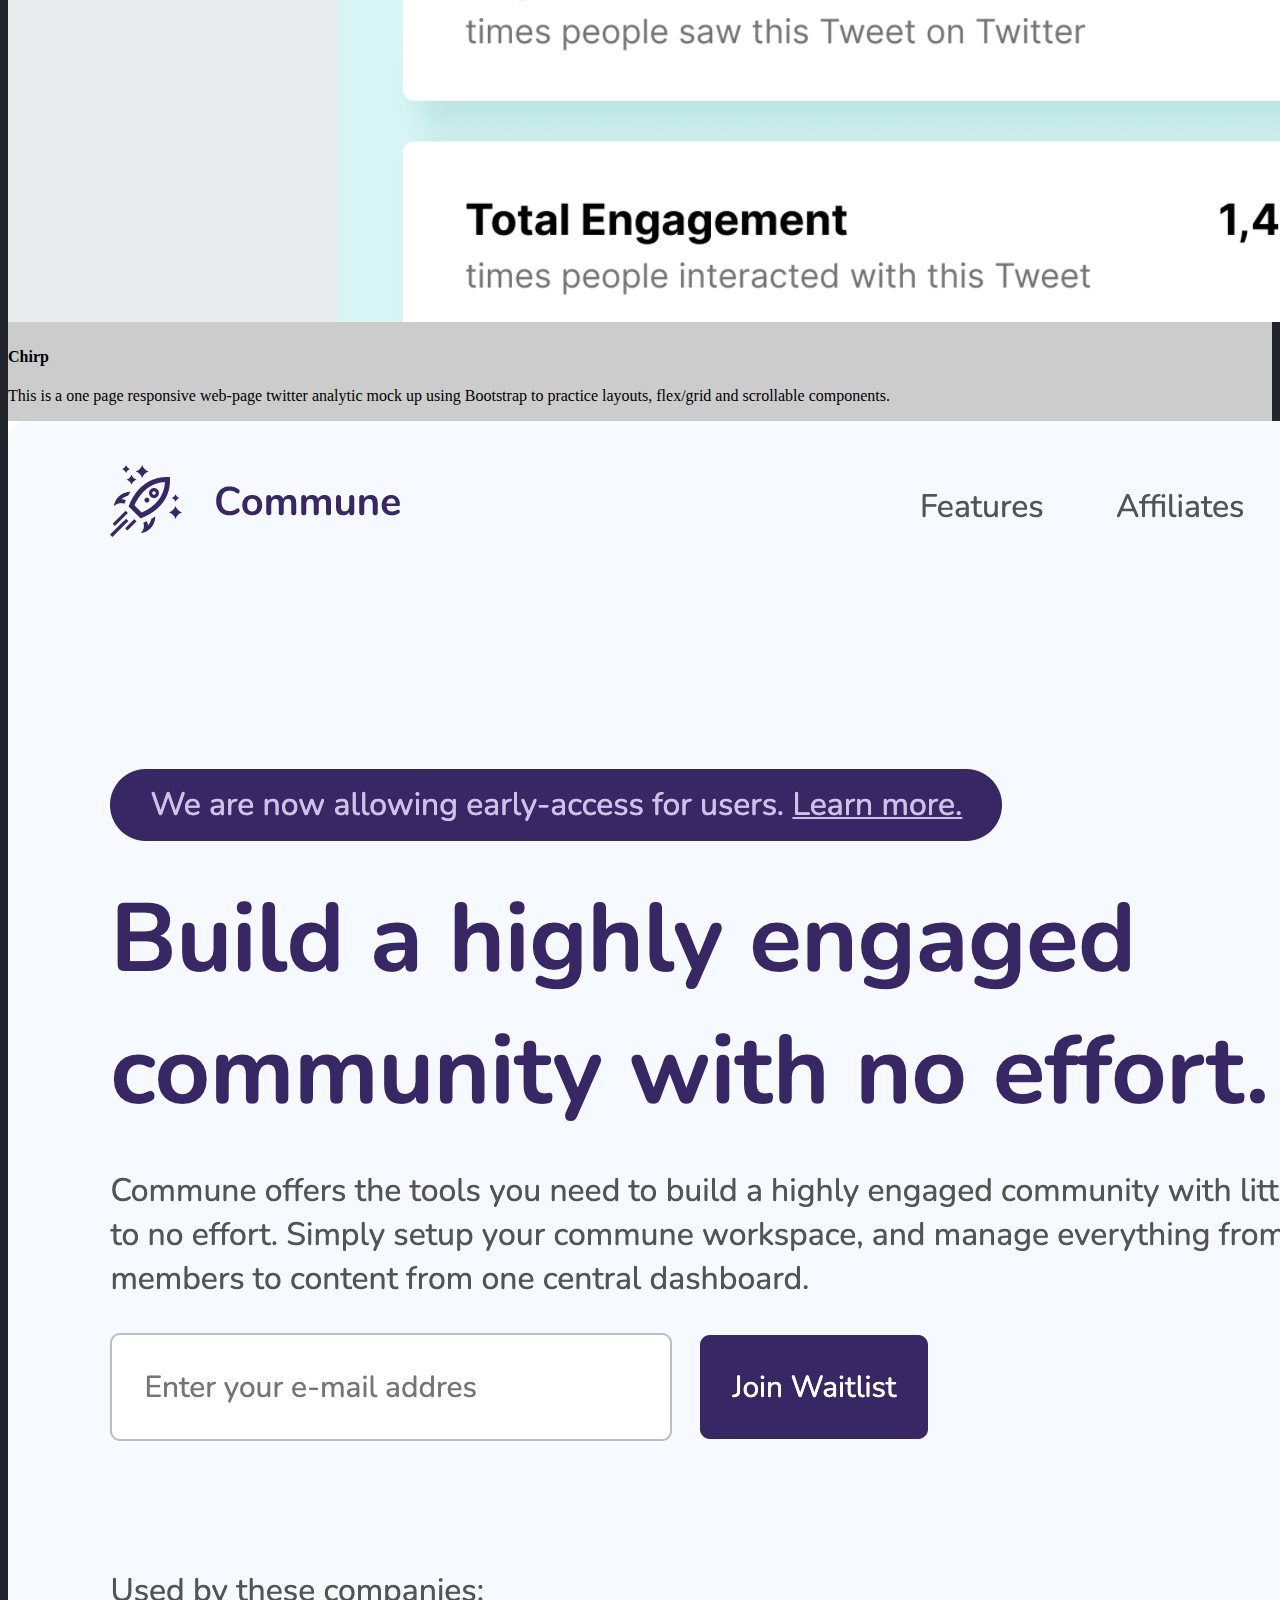
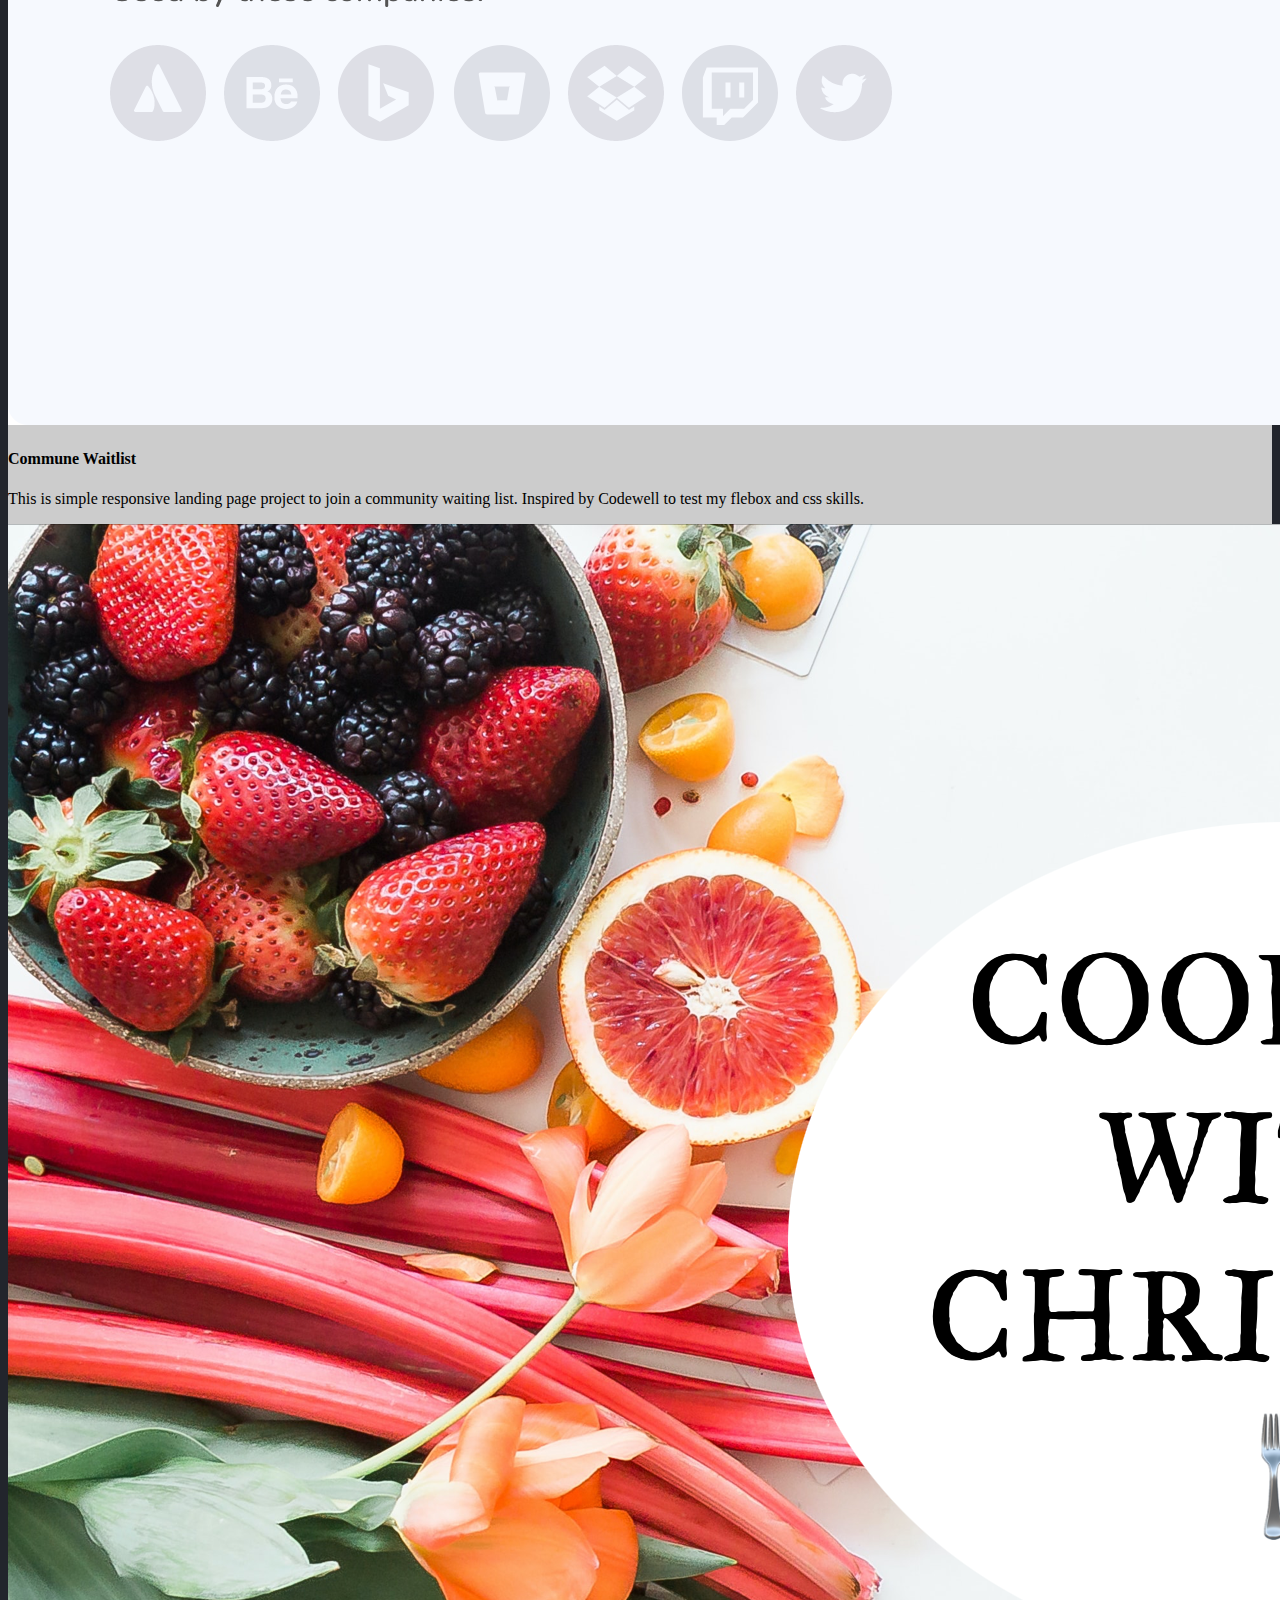
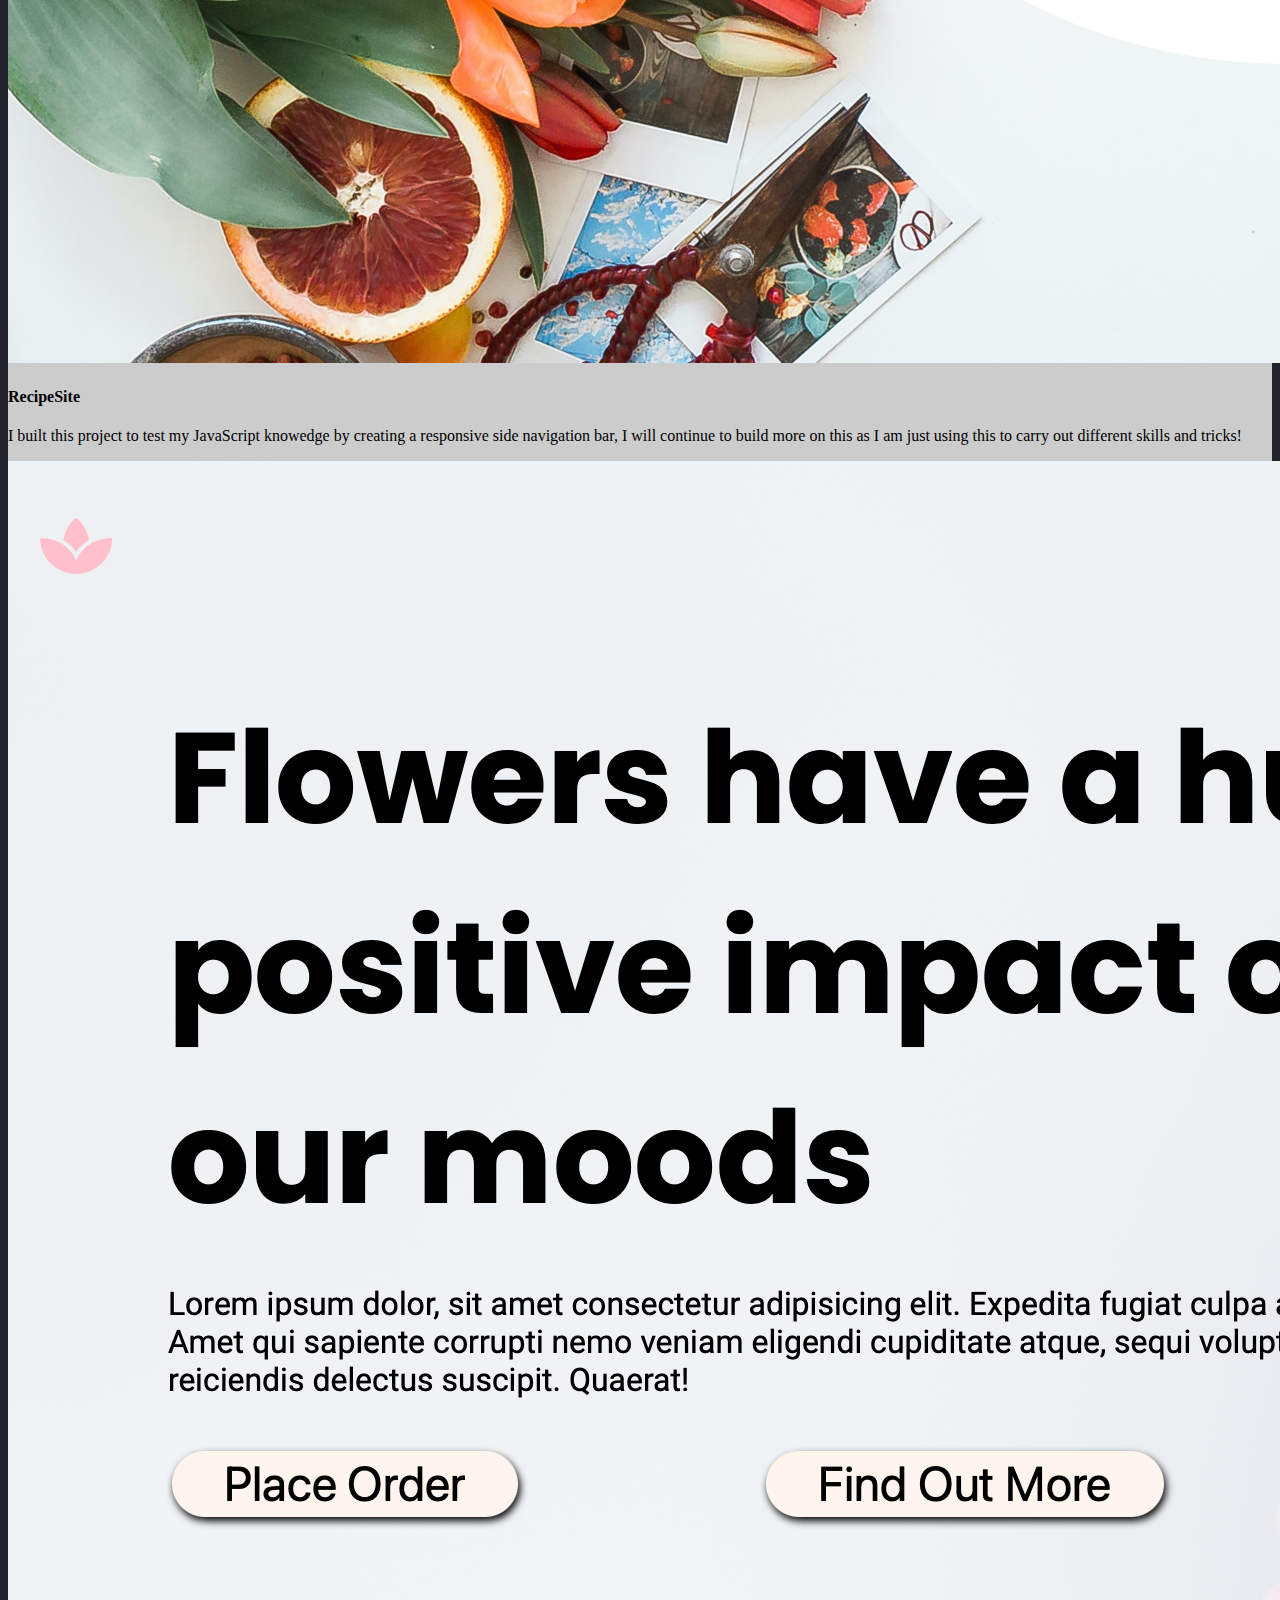
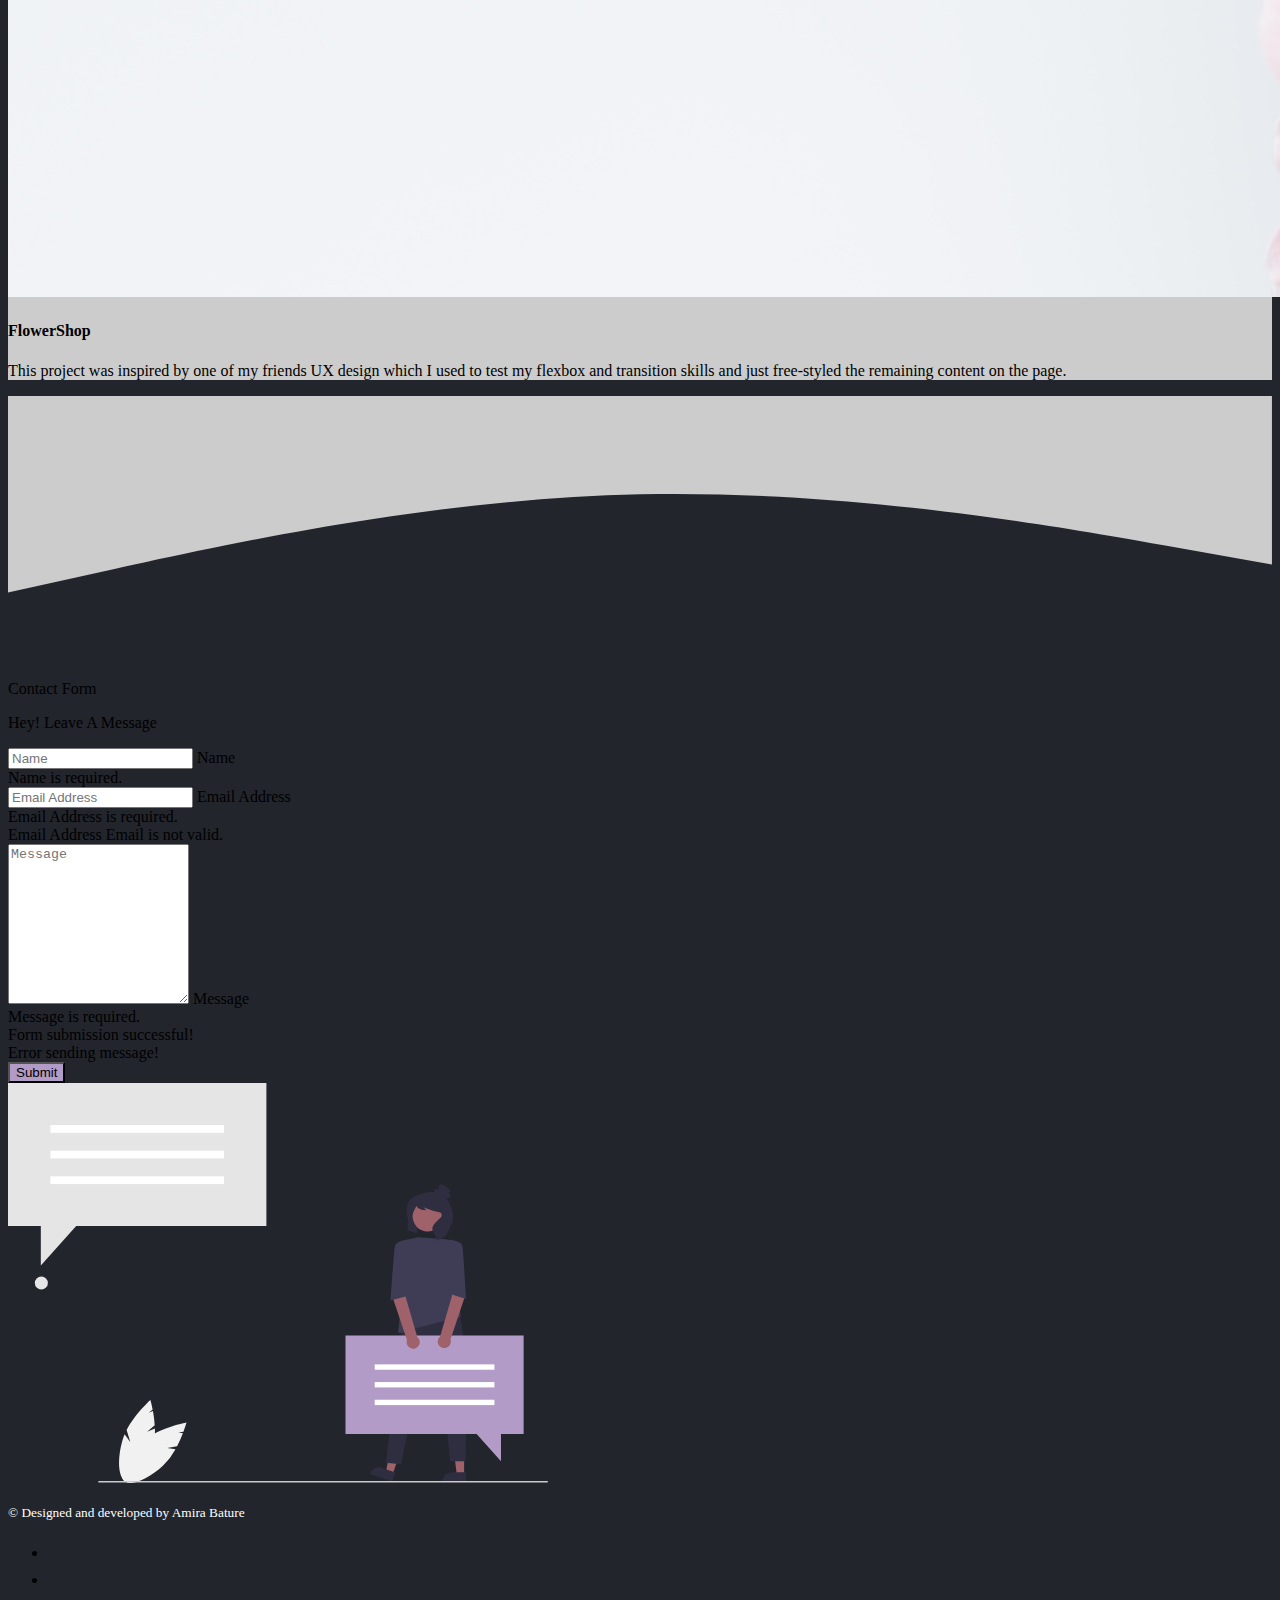
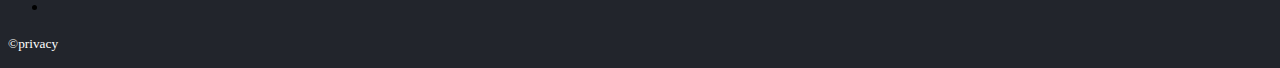
==== commit a5125c21: "file changes" ====
--- a/index.html
+++ b/index.html
@@ -1,192 +1,239 @@
-<!DOCTYPE html>
+<!doctype html>
 <html lang="en">
-<head>
-    <meta charset="UTF-8">
-    <meta http-equiv="X-UA-Compatible" content="IE=edge">
-    <meta name="viewport" content="width=device-width, initial-scale=1.0">
-    <title>Portfolio</title>
+  <head>
+    <title>Title</title>
+    <!-- Required meta tags -->
+    <meta charset="utf-8">
+    <meta name="viewport" content="width=device-width, initial-scale=1, shrink-to-fit=no">
+
+    <!-- Bootstrap CSS v5.0.2 -->
+    <link rel="stylesheet" href="https://cdn.jsdelivr.net/npm/bootstrap@5.0.2/dist/css/bootstrap.min.css"  integrity="sha384-EVSTQN3/azprG1Anm3QDgpJLIm9Nao0Yz1ztcQTwFspd3yD65VohhpuuCOmLASjC" crossorigin="anonymous">
+
+    <!-- My CSS and FontAwesome -->
     <link rel="stylesheet" href="./css/style.css">
-    <link rel="preconnect" href="https://fonts.googleapis.com"> 
-    <link rel="preconnect" href="https://fonts.gstatic.com" crossorigin> 
-    <link href="https://fonts.googleapis.com/css2?family=Cardo:wght@400;700&family=Merriweather:wght@400;700&family=Montserrat:wght@300;400;700&family=Oxygen:wght@300;400;700&family=Poppins:wght@300&display=swap" rel="stylesheet">
     <link rel="stylesheet" href="https://use.fontawesome.com/releases/v5.15.4/css/all.css" integrity="sha384-DyZ88mC6Up2uqS4h/KRgHuoeGwBcD4Ng9SiP4dIRy0EXTlnuz47vAwmeGwVChigm" crossorigin="anonymous">
-    <script src="script.js"></script>
-    <link rel="stylesheet" href="https://cdnjs.cloudflare.com/ajax/libs/animate.css/4.1.1/animate.min.css"/>
-</head>
-<body>
-    <div class="overlay">
-
-        <header>
-            <nav>
-                <div class="left-nav">
-                    <div class="icon"><a href="#"><i class="fab fa-github"></i></a></div>
-                    <h3 class="name">Codename<span>Ami91</span></h3>
-                    
-                </div>
-                <div class="socials">
-                    <a href="https://www.linkedin.com/in/amirah-bature/" target="_blank"><i class="fab fa-linkedin-in"></i></a>
-                    <a href="#"><i class="fab fa-twitter"></i></a>
-                    <a href="https://www.instagram.com/batureamira/" target="_blank"><i class="fab fa-instagram"></i></a>
-                    <a href="mailto:amirahbature45@yahoo.com" ><i class="far fa-envelope"></i></a>
-                </div>
-                <div class="right-nav">
-                    <ul>
-                        <li><a href="#about">About</a></li>
-                        <li><a href="#">Resume</a></li>
-                        <li><a href="#projects">Projects<a></li>
-                        <li><a href="#contact">Contact</a></li>
+  </head>
+  <body>
+    
+    <!-- Landing Page -->
+   
+    <nav class="navbar navbar-expand-md navbar-dark">
+            <div class="container">
+                <a class="navbar-brand" href="https://github.com/CodenameAmi91" target="_blank"><i class="fab fa-github"></i>CodenameAmi91</a>
+
+                <button class="navbar-toggler border-0 d-lg-none" type="button" data-bs-toggle="collapse" data-bs-target="#collapsibleNavId" aria-controls="collapsibleNavId"
+                    aria-expanded="false" aria-label="Toggle navigation">
+                    <span class="navbar-toggler-icon"></span>
+                </button>
+
+                <div class="collapse navbar-collapse" id="collapsibleNavId">
+                    <ul class="navbar-nav ms-auto" >
+                        <li class="nav-item active">
+                            <a class="nav-link" href="#about">About <span class="visually-hidden">(current)</span></a>
+                        </li>
+                        <li class="nav-item">
+                            <a class="nav-link" href="#projects">Projects</a>
+                        </li>
+
+                        <li class="nav-item">
+                            <a class="nav-link" href="#contact">Contact</a>
+                        </li>
                     </ul>
-                </div> 
-            </nav>
+                </div>
+            </div>
+    </nav>
+     
+    <header class="masthead">
+        <div class="container h-100">
+          <div class="row h-100 align-items-center">
+            <div class="col-12 text-center">
+              <h1 id="intro" class="display-1"></h1>
+              <p class="lead">I love <span id="hobbies">learning new things</span>.</p>
+            </div>
+          </div>
+        </div>
+    </header>
+     
+
+    <!-- End Landing Page -->
+
+    <button id="myBtn" onclick="topFunction()" title="Go to top"><i class="fas fa-arrow-up"></i></button>
     
-            <h1 class="animate__animated animate__fadeIn animate__slow">Hello, I am Amira.</h1>
-           
-        </header>
-
-    </div>
-
-    
-    <button onclick="topFunction()" id="myBtn" title="Go to top"><i class="fas fa-arrow-up"></i></button>
-
-    <!-- about -->
-    
-    <div class="wave">
-        <img src="./resourses/images/wave.svg" alt="">
-        <img src="./resourses/images/wave-project.svg" alt="">
-    </div>
-    
-    <section class="content-wrap" id="about">
-
-        <div class="text-wrap">
-            <h3>"quick facts"</h3>
-            <div class="text-box">
-                <!-- <h2>"Meet Amira" </h2> -->
-                <div class="icon">🌎</i></div>
-                <p> Hi! I am a self-taught Web Developer and school-taught Chemical Engineer. I am from Nigeria but currently living in Debrecen Hungary.<br> Welcome to my tech journey!</p>
-            </div>
-
-            <div class="text-box">
-                <!-- <h2>"Meet Amira" </h2> -->
-                <div class="icon">🧠</i></div>
-                <p> I am dedicated to developing my web designs skills that deliver over the top user experience. My current skills(for now)include: <br> <strong>HTML, CSS and JavaScript </strong></p>
-            </div>
-            <div class="text-box">
-                <!-- <h2>"Meet Amira" </h>-->
-                <div class="icon">😍</div>
-                <p>In my free time I mostly code these days, thats basically all I do now. But I enjoy cooking and Travel!</p>
-            </div>
-            <div class="text-box">
-                <!-- <h2>"Meet Amira" </h> -->
-                <div class="icon">💼</div>
-                <p>Most of my work are learning projects and still a (work in progress) but I tend to build projects for fun from time to time. Scroll down for some of my most recent work</p>
-            </div>
-            
-        </div>
-       
-        
-        <div class="image">
-            <img src="./resourses/images/73.Amirah Ibrahim Bature.jpg" alt="">
-        </div> 
-    
-    </section>
-  
-   
-   <div class="wave">
-    <img src="./resourses/images/wave-project.svg" alt="">
-</div>
-    <!-- Projects section -->
-
-    <section class="projects" id="projects">
-            <h2>Latest Projects</h2>
-            <div class="wrapper">
-
-                <div class="box">
-                    <div class="front">
-                        <img src="./resourses/images/chirp.png" alt="">
-                    </div>
-                    <div class="back">
-                        <h3><a href="https://codenameami91.github.io/Chirp/" target="_blank" rel="noopener noreferrer">Chirp</a></h3>
-                        <p>This is a one page responsive web-page twitter analytic mock up using Bootstrap to practice layouts, flex/grid and scrollable components.</p>
-                
-                    </div>
-                </div>
-    
-                <div class="box">
-                    <div class="front">
-                        <img src="./resourses/images/commune-waitlist.png" alt="">
-                    </div>
-                    <div class="back">
-                        <h3><a href="https://codenameami91.github.io/Commune-Waitlist/" target="_blank" rel="noopener noreferrer">Waitlist</a></h3>
-                        <p>This is simple responsive landing page project to join a community waiting list. Inspired by Codewell to test my flebox and css skills.</p>
-                        
-                    </div>
-                </div>
-                
-                <div class="box">
-                    <div class="front"> 
-                        <img src="./resourses/images/RecipeSite.jpg" alt="">
-                    </div>
-                    <div class="back">
-                        <h3><a href="http://" target="_blank" rel="noopener noreferrer">RecipeSite</a></h3>
-                        <p>I built this project to test my JavaScript knowedge by creating a responsive side navigation bar, I will continue to build more on this as I am just using this to carry out different skills and tricks!</p>
-                        
-                    </div>
-                </div>
-        
-                <div class="box">
-                    <div class="front">
-                        <img src="./resourses/images/Flowershop.jpg" alt="">
-                    </div>
-                    <div class="back">
-                        <h3><a href="http://" target="_blank" rel="noopener noreferrer">FlowerShop</a></h3>
-                        <p>This project was inspired by one of my friends UX design which I used to test my flexbox and transition skills and just free-styled the remaining content on the page.</p>
-                        
-                    </div>
-                </div>
-            
-           
+    <!-- ========== About Me Section ========== -->
+    <section id="about" class="about-me">
+        <div class="container">
+            <div class="row d-flex align-items-center justify-content-between">
+                <!-- image -->
+                <div class="col-lg-6 d-none d-lg-block m-0">
+                    <img class="img-fluid rounded" src="./resourses/images/IMG_5356.jpg" alt="" width="100%" 
+                    height="auto">
+                </div>
+                <!-- text -->
+                <div class="col-md-12 col-lg-6">
+                    <div class="text-header">
+                        <h2 class="display-2">Hello Again!</h2>
+                    </div>
+                    <div class="text-content ">
+                        <p >I am a self-taught Web Developer and school-taught Chemical Engineer. I am from Nigeria but currently living in Debrecen Hungary.<br> Welcome to my tech journey! <br>
+                        I am dedicated to developing my web designs skills that deliver over the top user experience. My current skills(for now)include:<strong>HTML, CSS and JavaScript </strong>
+                        <br>In my free time I mostly code these days, thats basically all I do now. But I enjoy cooking and Travel!
+                        <br>Most of my work are learning projects and still a (work in progress) but I tend to build projects for fun from time to time. Scroll down for some of my most recent work</p>
+                    </div>
+                </div>
+                
+            </div>
         </div>
     </section>
-
-    <div class="wave">
-        <img src="./resourses/images/wave-container.svg" alt="">
+    <!-- ========== End About Me Section ========== -->
+
+    <!-- ========== Projects Section ========== -->
+   <section id="projects" class="projects-container pt-2 pb-5">
+        <div class="container ">
+            <!-- Page Heading -->
+            <h2 class="my-4">Latest
+                <small>PROJECTS</small>
+            </h2>
+        
+            <div class="projects row">
+                <div class="col-lg-3 col-md-6 mb-4">
+                    <div class="card h-100">
+                        <a href="#"><img class="card-img-top" src="./resourses/images/chirp.png" alt=""></a>
+                        <div class="card-body">
+                            <h4 class="card-title">
+                                <a href="https://codenameami91.github.io/Chirp/" target="_blank">Chirp</a>
+                            </h4>
+                            <p class="card-text">This is a one page responsive web-page twitter analytic mock up using Bootstrap to practice layouts, flex/grid and scrollable components.</p>
+                        </div>
+                    </div>
+                </div>
+                <div class="col-lg-3 col-md-6 mb-4">
+                    <div class="card h-100">
+                        <a href="#"><img class="card-img-top" src="./resourses/images/commune-waitlist.png" alt="" > </a>
+                        <div class="card-body">
+                            <h4 class="card-title">
+                                <a href="https://codenameami91.github.io/Commune-Waitlist/" target="_blank" >Commune Waitlist</a>
+                            </h4>
+                            <p class="card-text">This is simple responsive landing page project to join a community waiting list. Inspired by Codewell to test my flebox and css skills.</p>
+                        </div>
+                    </div>
+                </div>
+                <div class="col-lg-3 col-md-6 mb-4">
+                    <div class="card h-100">
+                        <a href="#"><img class="card-img-top" src="./resourses/images/RecipeSite.jpg" alt=""></a>
+                        <div class="card-body">
+                            <h4 class="card-title">
+                                <a href="#">RecipeSite</a>
+                            </h4>
+                            <p class="card-text">I built this project to test my JavaScript knowedge by creating a responsive side navigation bar, I will continue to build more on this as I am just using this to carry out different skills and tricks!</p>
+                        </div>
+                    </div>
+                </div>
+                <div class="col-lg-3 col-md-6 mb-4">
+                    <div class="card h-100">
+                        <a href="#"><img class="card-img-top" src="./resourses/images/Flowershop.jpg" alt=""></a>
+                        <div class="card-body">
+                            <h4 class="card-title">
+                                <a href="#">FlowerShop</a>
+                            </h4>
+                            <p class="card-text">This project was inspired by one of my friends UX design which I used to test my flexbox and transition skills and just free-styled the remaining content on the page.</p>
+                        </div>
+                    </div>
+                </div>
+            </div>
+        </div>
+   </section>
+    <!-- ========== End Projects Section ========== -->
+   <svg xmlns="http://www.w3.org/2000/svg" viewBox="0 0 1440 320"><path fill="#CCCCCC" fill-opacity="1" d="M0,224L120,197.3C240,171,480,117,720,112C960,107,1200,149,1320,170.7L1440,192L1440,0L1320,0C1200,0,960,0,720,0C480,0,240,0,120,0L0,0Z"></path></svg>
+    <!-- ========== Contact form Section ========== -->
+
+    <div id="contact" class="container px-5 my-5">
+        <div class="row justify-content-space-between ">
+            <div class="col-lg-6">
+                <div class="card border-0 rounded-3 shadow-lg">
+                    <div class="card-body p-4">
+                        <div class="text-center">
+                            <div class=" fw-light">Contact Form</div>
+                            <p class="mb-4 text-muted">Hey! Leave A Message</p>
+                        </div>
+                
+                        <form id="contactForm" data-sb-form-api-token="API_TOKEN">
+                
+                            <!-- Name Input -->
+                            <div class="form-floating mb-3">
+                            <input class="form-control" id="name" type="text" placeholder="Name" data-sb-validations="required" />
+                            <label for="name">Name</label>
+                            <div class="invalid-feedback" data-sb-feedback="name:required">Name is required.</div>
+                            </div>
+                
+                            <!-- Email Input -->
+                            <div class="form-floating mb-3">
+                            <input class="form-control" id="emailAddress" type="email" placeholder="Email Address" data-sb-validations="required,email" />
+                            <label for="emailAddress">Email Address</label>
+                            <div class="invalid-feedback" data-sb-feedback="emailAddress:required">Email Address is required.</div>
+                            <div class="invalid-feedback" data-sb-feedback="emailAddress:email">Email Address Email is not valid.</div>
+                            </div>
+                
+                            <!-- Message Input -->
+                            <div class="form-floating mb-3">
+                            <textarea class="form-control" id="message" type="text" placeholder="Message" style="height: 10rem;" data-sb-validations="required"></textarea>
+                            <label for="message">Message</label>
+                            <div class="invalid-feedback" data-sb-feedback="message:required">Message is required.</div>
+                            </div>
+                
+                            <!-- Submit success message -->
+                            <div class="d-none" id="submitSuccessMessage">
+                            <div class="text-center mb-3">
+                                <div class="fw-bolder">Form submission successful!</div>
+                            </div>
+                            </div>
+                
+                            <!-- Submit error message -->
+                            <div class="d-none" id="submitErrorMessage">
+                            <div class="text-center text-danger mb-3">Error sending message!</div>
+                            </div>
+                
+                            <!-- Submit button -->
+                            <div class="d-grid">
+                            <button class="btn btn-lg disabled" id="submitButton" type="submit" style="background-color: #B39BC8;">Submit</button>
+                            </div>
+                        </form>
+            
+                    </div>
+                </div>
+            </div>
+
+            <div class="hero-image d-none d-lg-block col-lg-6 align-self-end">
+                <img src="./resourses/images/undraw_personal_opinions_re_qw29.svg" alt="" height="400px"  style="max-width: 100%;">
+            </div>
+      </div>
     </div>
-    
-    <!-- Contact form -->
-
-    <div class="container" id="contact">
-
-        <h3>Contact Form 🙋‍♀️</h3>
-        <form action="action_page.php">
-      
-          <label for="fname">First Name</label>
-          <input type="text" id="fname" name="firstname" placeholder="Your name..">
-      
-          <label for="lname">Last Name</label>
-          <input type="text" id="lname" name="lastname" placeholder="Your last name.">
-      
-          <label for="country">Country</label>
-          <select id="country" name="country">
-            <option value="australia">Hungary</option>
-            <option value="canada">Nigeria</option>
-            <option value="usa">USA</option>
-            <option value="usa">Canada</option>
-            <option value="usa">Australia</option>
-          </select>
-      
-          <label for="subject">Subject</label>
-          <textarea id="subject" name="subject" placeholder="Write something.." style="height:100px"></textarea>
-      
-          <input type="submit" value="Submit">
-      
-        </form>
-    </div>
-      
-    <!-- Footer -->
+    <!-- ========== End Contact form Section ========== -->
+
 
     <footer>
-        <p><small>© Designed and developed by Amira Bature</small></p>
+        <nav class="navbar navbar-expand navbar-light justify-content-between">
+            <div class="copyright"><p style="color: #fff;"><small>© Designed and developed by Amira Bature</small></p></div>
+            <ul class="nav navbar-nav ">
+                <li class="nav-item active px-3">
+                    <a href="https://www.linkedin.com/in/amirah-bature/" target="_blank"><i class="fab fa-linkedin-in"></i></a>
+                </li>
+                <li class="nav-item px-3">
+                    <a href="#"><i class="fab fa-twitter"></i></a>
+                </li>
+                <li class="nav-item px-3">
+                    <a href="https://www.instagram.com/batureamira/" target="_blank"><i class="fab fa-instagram"></i></a>
+                </li>
+            </ul>
+
+            <div class="copyright"><p style="color: #fff;"><small>©privacy</small></p></div>
+        </nav>
     </footer>
+    <!-- CDN Link to SB Forms Scripts -->
+    <script src="https://cdn.startbootstrap.com/sb-forms-latest.js"></script>
+    <!-- Bootstrap JavaScript Libraries -->
+    <script src="https://cdn.jsdelivr.net/npm/@popperjs/core@2.9.2/dist/umd/popper.min.js" integrity="sha384-IQsoLXl5PILFhosVNubq5LC7Qb9DXgDA9i+tQ8Zj3iwWAwPtgFTxbJ8NT4GN1R8p" crossorigin="anonymous"></script>
+    <script src="https://cdn.jsdelivr.net/npm/bootstrap@5.0.2/dist/js/bootstrap.min.js" integrity="sha384-cVKIPhGWiC2Al4u+LWgxfKTRIcfu0JTxR+EQDz/bgldoEyl4H0zUF0QKbrJ0EcQF" crossorigin="anonymous"></script>
+    <!-- my JavaScript -->
     <script src="script.js"></script>
-</body>
+  </body>
 </html>--- a/css/style.css
+++ b/css/style.css
@@ -1,7 +1,3 @@
-
-
-@keyframes bg-pan-bottom{0%{background-position:50% 0}100%{background-position:50% 100%}}
-
 * {
     box-sizing: border-box;
 }
@@ -11,103 +7,64 @@
 }
 
 body{
-    margin: 0;
-    /* background-color: #2a2a38; */
-    background: #352F44;
-    background: -moz-linear-gradient(-45deg, #352F44 0%, #904E95 70%, #E96443 100%);
-    background: -webkit-linear-gradient(-45deg, #352F44 0%, #904E95 70%, #E96443 100%);
-    background: linear-gradient(135deg, #352F44 0%, #904E95 70%, #E96443 100%);
-    animation:bg-pan-bottom 8s both;
+    background-color: #22252c;
+    
+}
+.masthead {
+    height: 100vh;
+    min-height: 500px;
+    color: white; position: relative; 
+    background-image: url('/resourses/images/undraw_working_late_re_0c3y.svg');
+    background-size: cover;
+    background-position: center;
+    background-repeat: no-repeat;
+   margin-bottom: 100px;
 }
 
-a{
-    color: white;
-    text-decoration: none;
-}
-
-
-header{
-    height: 100vh;
-    width: 100vw;
-    /* background-image: url(../resourses/images/blob_6-7-99750.svg);
-    background-size: contain;
-    background-position: center;
-    background-repeat:no-repeat ; */
-    display: flex;
-    flex-wrap: wrap;
-    flex-direction: column;
-    
+.masthead::before {
+    content: "";
+    position: absolute;
+    top: 0px;
+    right: 0px;
+    bottom: 0px;
+    left: 0px;
+    background-color: rgba(0,0,0,0.50);
     
 }
 
 h1 {
-    margin: auto 0 ; margin-left: 6rem;
-    font-size: 4rem; text-align: center;
-    color: white; font-family: 'Montserrat', sans-serif;
+    position: relative;
+    color: #ffffff;  
 }
-nav {
-    display: flex; justify-content: space-between; align-items: center;
-    position: relative;
+  
+.about-me{
+    color: white;
+    background-color: #22252c;
+    margin-bottom: 200px;
+    
+}
+.text-content {
+line-height: 30px;
+
 }
 
-/* left nav */
-.left-nav{
-    display: inline-flex; justify-content: space-between; align-items: center;
-    padding: 1rem;
+.projects-container{
+    background-color: #CCCCCC;
 }
 
-.icon {     
-    font-size: 2.2rem;
+.projects a{
+    text-decoration: none;
+    color: black;
+    
 }
 
-.socials{
-    position: absolute;
-    top: 200px;
-    left: 0px;
+footer a {
+    color: white;
+    font-size: 1.5rem;
 }
-
-.socials a{
-    padding: 1rem 2rem; padding-left: 100px; margin:  1rem 0; margin-bottom: 10px;
-    font-size: 2rem; color:#352f44; text-align: center;
-    display: block; background-color: white;
-    border-top-right-radius: 50px ; border-bottom-right-radius: 50px ;
-    transform: translateX(-50%); transition: transform 800ms ease-in-out 50ms;
-}
-
-.socials a:hover{
-    transform: translateX(0);
-    transition: all 800ms ease-in-out 50ms;
-}
-
-
-/* Name Style */
-.name{
- font-family: 'Oxygen', sans-serif;
- font-weight: 400;
- padding-left: 1rem;
- color: #e96443;
-}
-.name span {
-    font-family: 'Cardo', serif;
-    font-weight: 700;
-    color: white;
-}
-
-
-/* right nav */
-
-.right-nav ul li {
-    list-style-type: none;
-    display: inline-block;
-    padding: 1rem;
-    font-family: 'Poppins', sans-serif;
-   
-}
-.right-nav a:hover{
-    text-decoration: underline;
-    transition: all 100ms ease-in-out 40ms;
-}
-
+footer a:hover{
+    color:#4B4B4B;
+} 
 #myBtn { 
     position: fixed;
     z-index: 2;
@@ -120,275 +77,4 @@
     border-radius: 5px;
     cursor: pointer;  
     font-size: 1rem;
-}
-
-#myBtn:hover {
-    color: #555;
-}
-
-
-/* About section */
-
-.content-wrap{
-    height: auto;
-    max-width: 100%;
-    margin-top: 50px;
-    background-color:#35333b;
-    display: flex;
-    justify-content:space-between;
-    align-items: center;
-}
-
-
-.image{
-    max-width: 50%; max-height: 100%; margin: 0;
-    padding-left: 3rem;
-}
-
-.image img{
-    max-width: 100%; height: auto;
-    border-left: 5px solid white;
-}
-.text-wrap{
-    min-width: 50%;
-    margin: 0;
-    display: flex; flex-flow: column wrap; justify-content: center; align-content: space-between;
-
-}
-.text-wrap h3{
-    margin: 0 auto;
-    font-size: 2em;
-    color: #e96443; text-align: center; font-family: 'Montserrat', sans-serif;
-}
-.text-box{
-    margin: 0 auto; margin-top: 2rem; max-width: 700px;
-    border-radius:  8px; background-color: white;
-    height: max-content;
-    display: flex; justify-content: space-between; align-items: center;
-    -webkit-box-shadow: 0px 8px 10px 0px rgba(144, 78, 149, 0.81); 
-    box-shadow: 0px 8px 10px 0px rgba(144, 78, 149, 0.81);
-    transition: all 500ms ease-in-out 50ms;
-}
-.text-box:hover{
-    transform: translateX(30px) translateY(-5px) scale(1.05) ;
-    -webkit-box-shadow: 5px 5px 10px 5px rgb(233, 100, 67); 
-    box-shadow: 5px 5px 10px 5px rgb(233, 100, 67);
-    cursor: pointer;
-}
-
-.text-box .icon {
-    
-    font-size: 3em;
-    padding: 1rem;
-}
-
-.text-box p {
-    font-family: 'Poppins', sans-serif;
-    border-left: 2px solid rgb(0, 0, 0, .5);
-    padding-left: 10px;
-    line-height: 25px;
-}
-
-
-/* Project */
-
-.projects{
-    display: flex; justify-content: center; align-items: center; max-width: 100%; min-height: 100vh; margin-top: 3rem;
-    background-color: #352f44; color: #e96443; 
-    
-}
-.projects h2 {
-    font-size: 4rem; text-align: center;
-    padding: 1rem; margin: 0 1rem;
-    font-family: 'Merriweather', serif; letter-spacing: 5px; 
-    border-radius: 20px; vertical-align: 50px;
-}
-.wrapper{
-    display: flex; flex-flow: row wrap; align-items: center; padding-bottom: 3rem; max-width:100%; min-height: 100vh;
-    background-color: #dbd8e3; 
-}
-.box{
-    width: 350px; height: 250px;  margin: 0 auto; margin-top: 3rem;
-    
-}
-
-.box a{
-    font-size: 2em; color: black; font-family: 'Montserrat', sans-serif;
-}
-.box a:hover{
-    text-decoration: underline;
-    
-}
-.box .front,
-.box .back{
-    position: absolute;
-    background-color: white;
-    width: 350px; height: 250px;
-    -webkit-backface-visibility: hidden;
-    backface-visibility: hidden; 
-    cursor: pointer;
-    border-radius: 20px;
-    transition: all .5s ease-in-out 0.2s;
-}
-.box .back{
-    display: flex; justify-content: center; align-items: center;flex-direction: column;
-    transform: perspective(800px) rotateX(-180deg);  
-}
-
-.box .back p{
-    margin: 1rem ; margin: 0 auto; padding: 1em;
-    font-family: 'Poppins', sans-serif; text-align: center;
-    color: black;
-}
-
-.box .front img{
-    width: 100%; height: 100%; border-radius: 20px; position: absolute;
-    -webkit-box-shadow: 0px 8px 15px 0px rgba(144, 78, 149, 0.81); 
-    box-shadow: 0px 8px 15px 0px rgba(144, 78, 149, 0.81);
-}
-
-.box:hover .front {
-    transform: perspective(800px) rotateX(180deg);
-}
-
-.box:hover .back {
-    border-radius:20px ; transform: perspective(800px) rotateX(0);
-    -webkit-box-shadow: 0px 8px 15px 0px rgba(144, 78, 149, 0.81); 
-    box-shadow: 8px -8px 15px 0px rgba(144, 78, 149, 0.81);
-    
-}
-
-/* Contact form */
-
-
-input[type=text], select, textarea {
-    width: 100%; 
-    padding: 12px;  
-    border: 1px solid #904e95; 
-    font-family: 'Montserrat', sans-serif;
-    border-radius: 4px; 
-    margin-top: 6px;
-    margin-bottom: 16px;
-    resize: vertical 
-}
-  
- 
-input[type=submit] {
-    background-color: #904e95;
-    color: white;
-    padding: 12px 20px;
-    border: none;
-    border-radius: 4px;
-    cursor: pointer;
-}
-  
-
-input[type=submit]:hover {
-    background-color: #e96443;
-}
-  
-  
-.container {
-    border-radius: 5px;
-    border: 5px solid #e96443;
-    background-color: #dbd8e3;
-    padding: 20px;
-    width: 50%;
-    margin: 0 auto;
-    margin-bottom: 100px;
-    font-family: 'Poppins', sans-serif; 
-}
-footer{
-    background-image:url(../resourses/images/wave-footer.svg);
-    background-size: cover;
-    background-position: center ;
-    background-repeat: no-repeat;
-    color: white;
-    height: 50px;
-    padding-left: 1rem;
-    display: flex;
-    justify-content: space-between;
-    
-}
-@media screen and (max-width: 780px) {
-    
-    nav{
-        display: block;
-        text-align: center;
-    }
-    
-    .right-nav ul{
-        margin: 0;
-       border-top: 2px solid grey;
-       border-bottom: 2px solid grey;
-       display: inline-flex;
-       justify-content: center;
-       width: 100%;
-       
-    }
-    .right-nav ul li{
-        padding-top: 1rem;
-        margin: 0;
-    }
-    h1{
-        margin-left: 49px;
-    }
-    .socials a{
-        transform: translateX(0%);
-        padding: 1rem;
-        background-color: transparent;
-    }
-    .socials a:hover{
-        transform: hidden;
-        color: #D99923;
-        transform: scale(1.2);
-    }
-    .text-wrap{
-        margin: 0 auto;
-    }
-    .image{
-        display: none;
-    }
-    .text{
-        width: 100%;
-        background-color: transparent;
-        margin: auto 0;
-        text-align: center;
-    }
-    .text-box:hover{
-        transform: none;
-    }
-
-   .socials{
-       display: none;
-   }
-
-   .projects{
-       display: block;
-   }
-
-   .container{
-    width: 100%;
-   }
-
-}
-
-@media screen and (min-width: 300px) and (max-width: 425px) {
-    
-
-    body{
-        max-width: 100%;
-        margin: 0 auto;
-    }
-   
-    
-    .right-nav ul{
-        max-width: 100%;
-        padding:0 ;
-    }
-
-    .right-nav ul li{
-        padding-left: 1rem;
-    }
-    
-}
+}